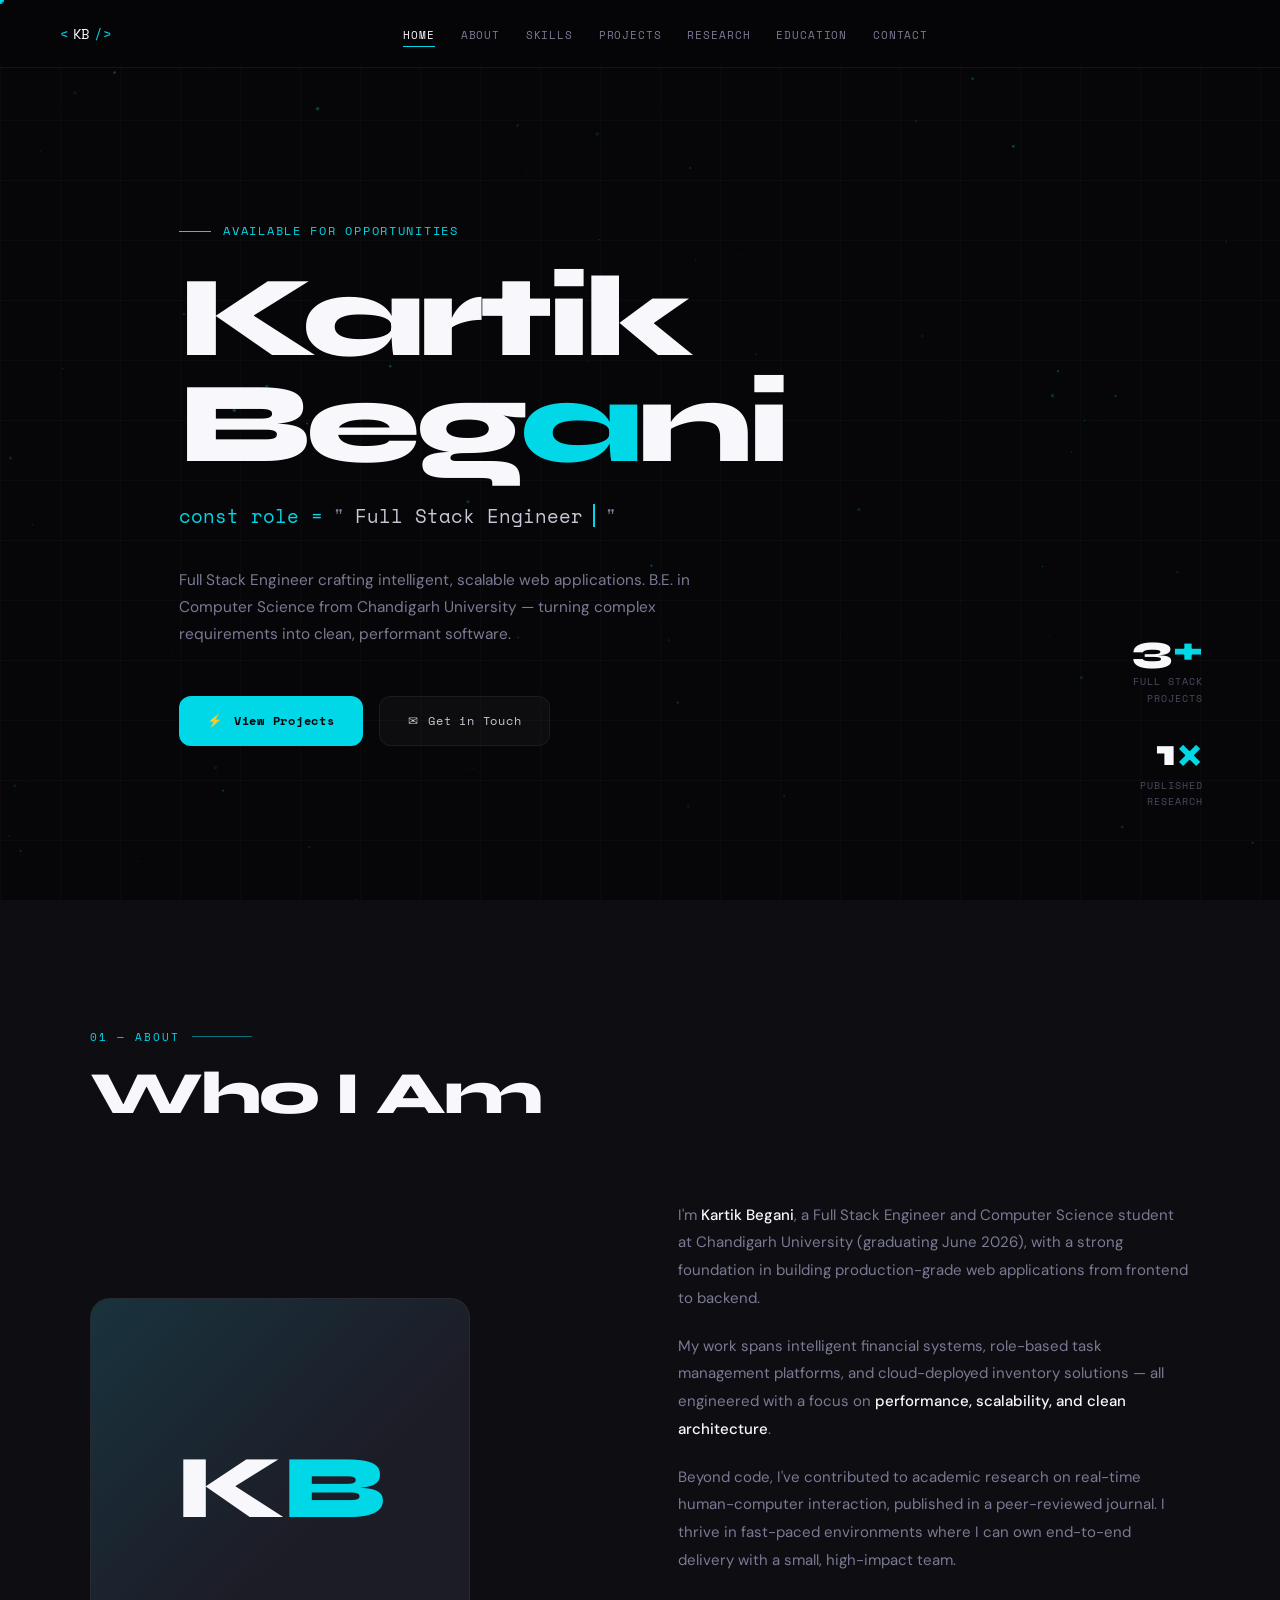
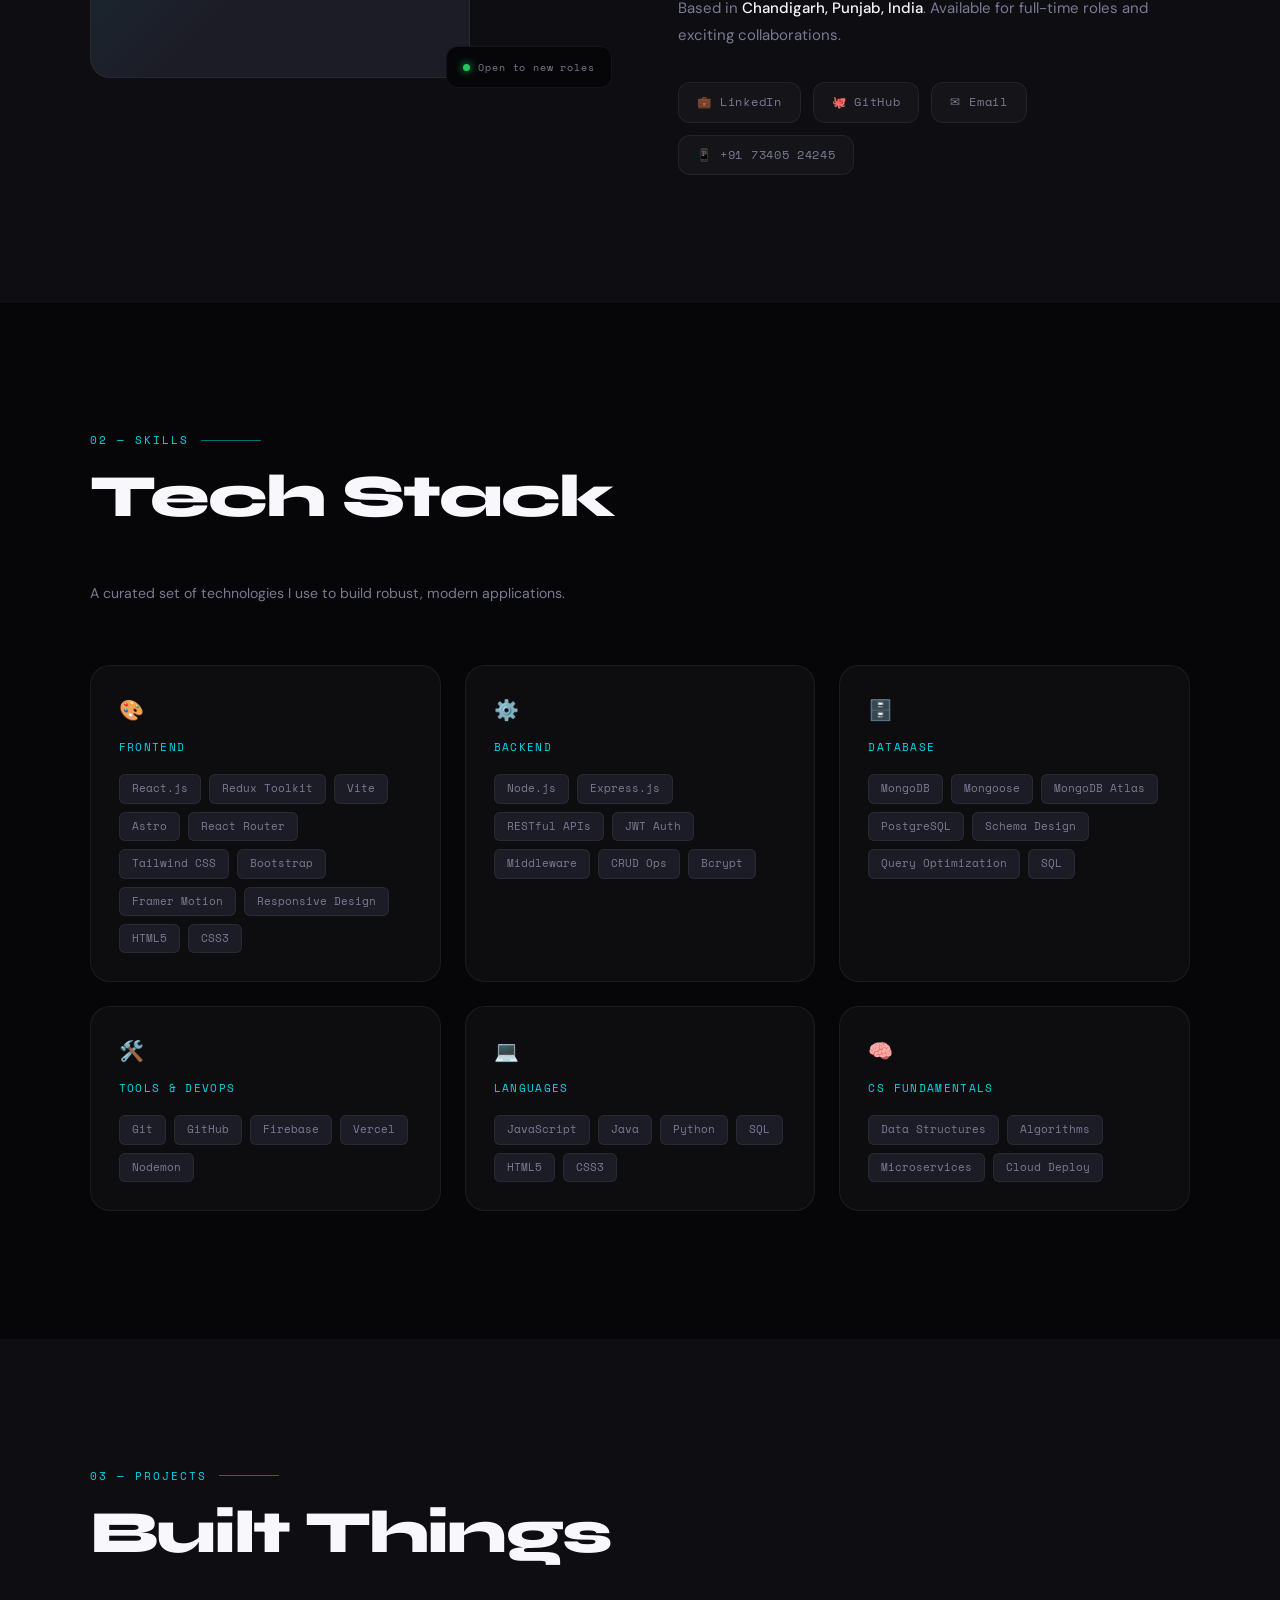
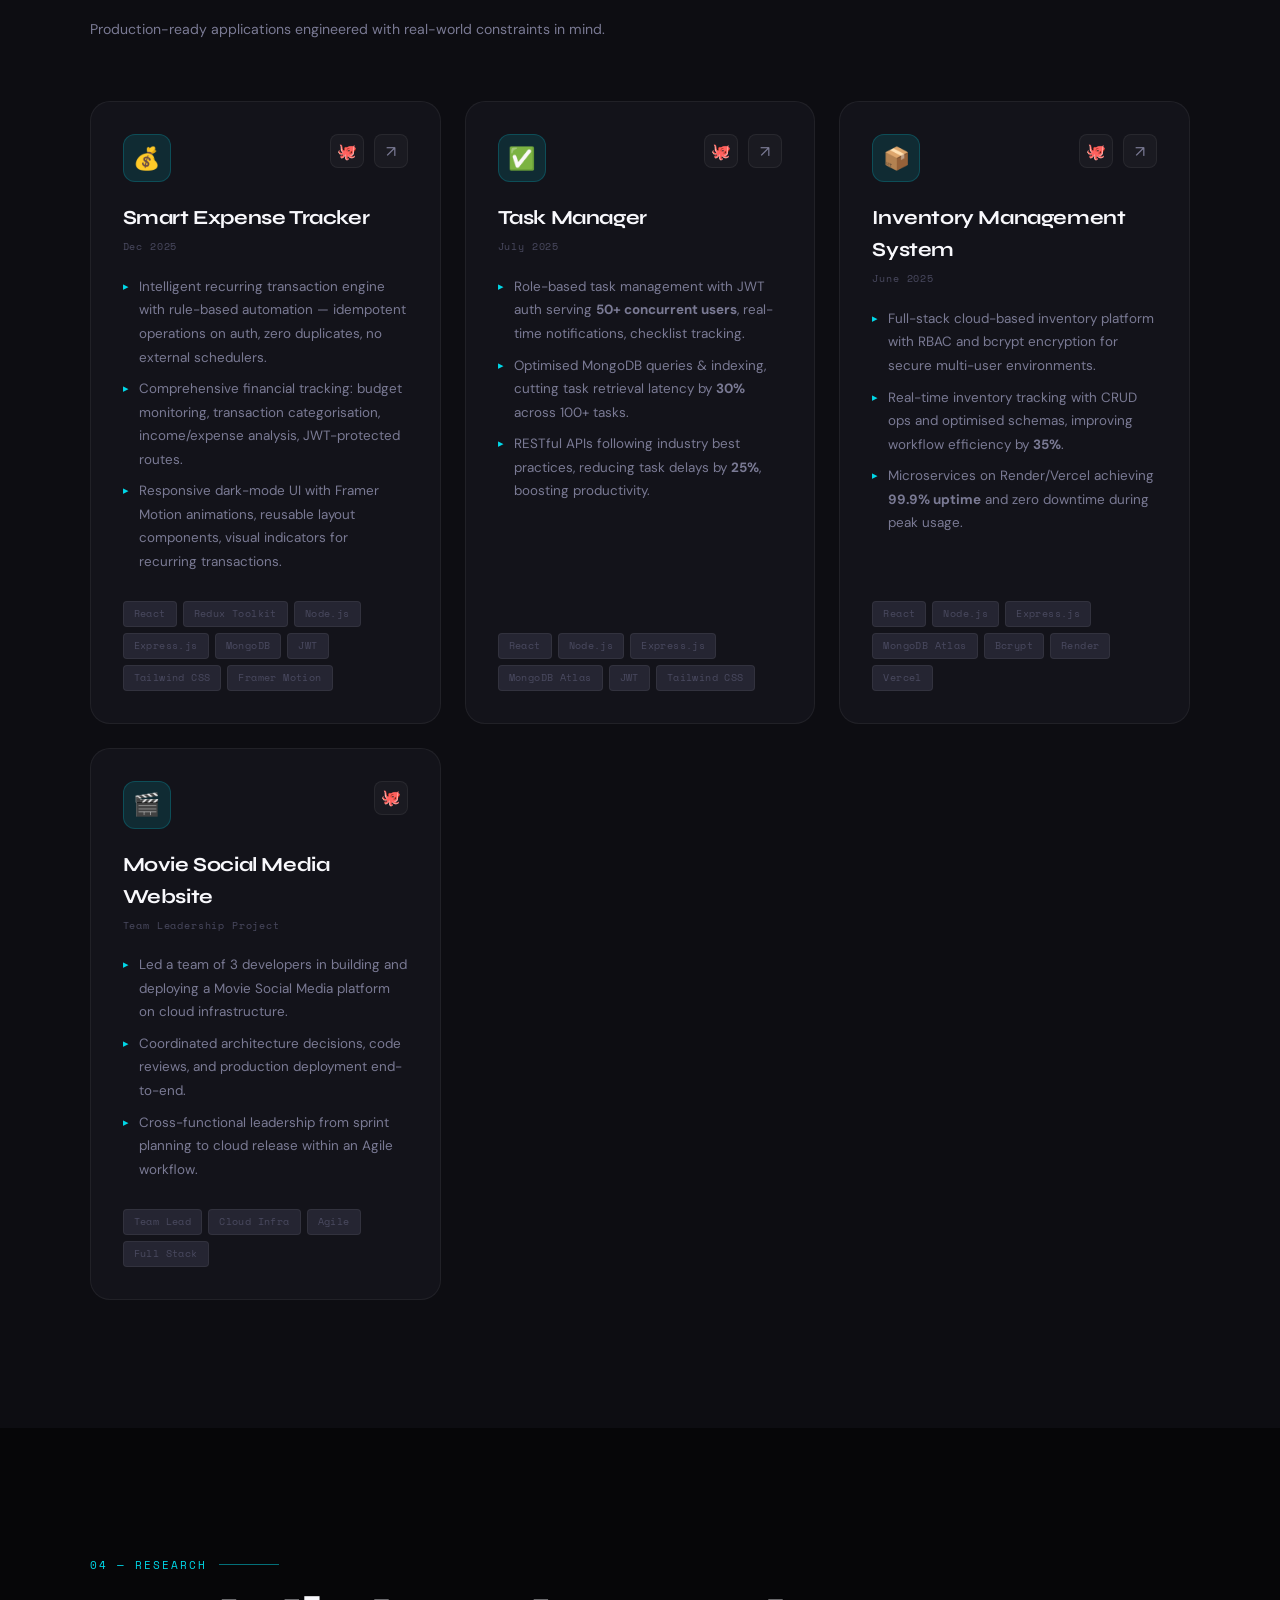
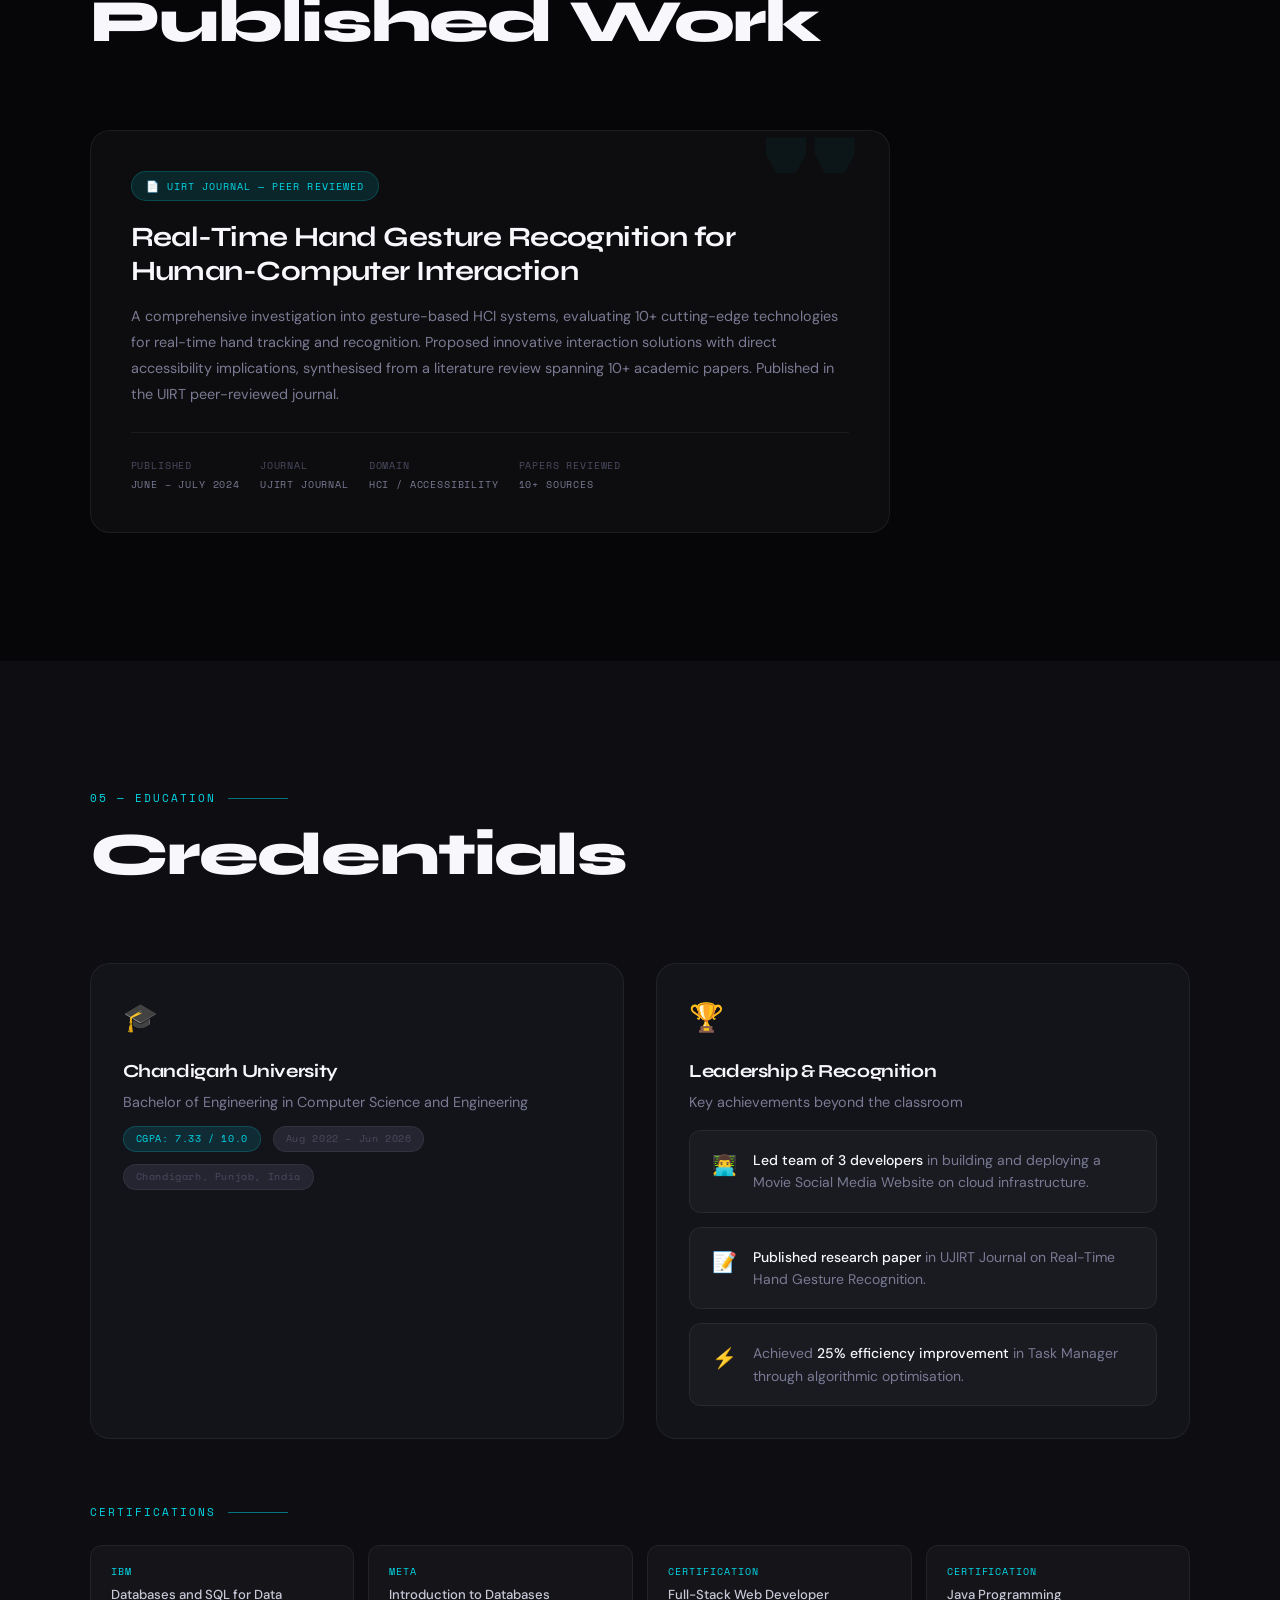
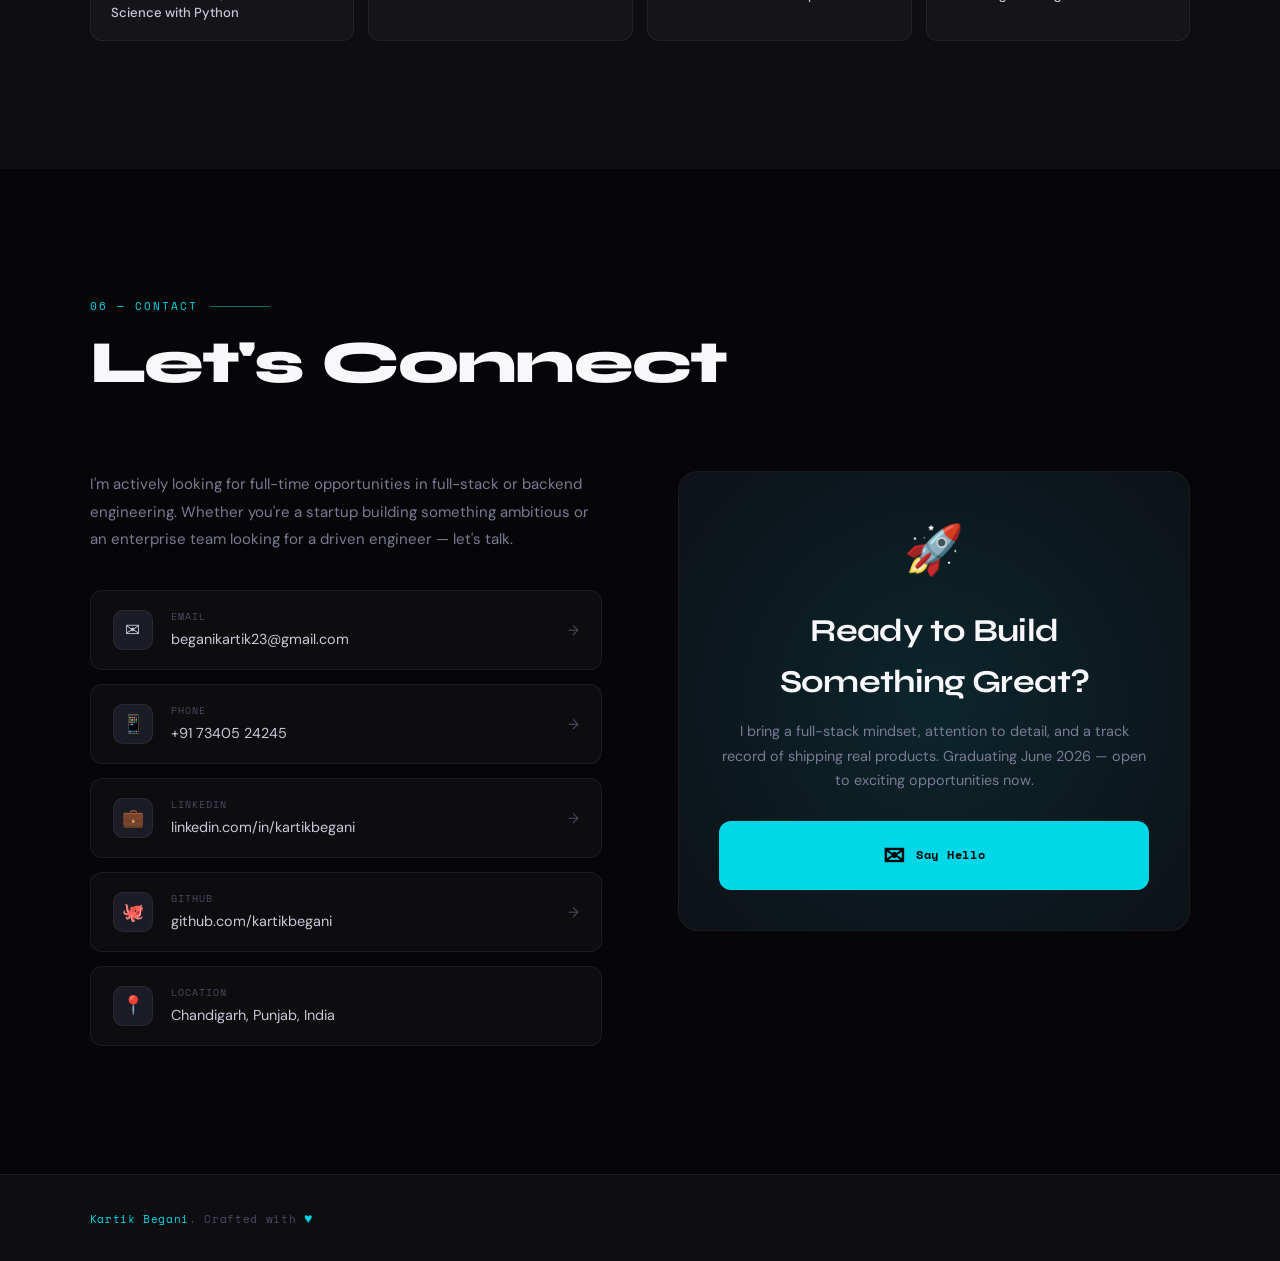
==== kartik-portfolio.html @ d3ef0f2d "Portfolio" ====
<!DOCTYPE html>
<html lang="en" data-theme="dark">
<head>
<meta charset="UTF-8">
<meta name="viewport" content="width=device-width, initial-scale=1.0">
<title>Kartik Begani — Full Stack Engineer</title>
<link rel="preconnect" href="https://fonts.googleapis.com">
<link rel="preconnect" href="https://fonts.gstatic.com" crossorigin>
<link href="https://fonts.googleapis.com/css2?family=Syne:wght@400;500;600;700;800&family=Space+Mono:ital,wght@0,400;0,700;1,400&family=DM+Sans:ital,opsz,wght@0,9..40,300;0,9..40,400;0,9..40,500;1,9..40,300&display=swap" rel="stylesheet">

<style>
/* ============================================================
   CSS CUSTOM PROPERTIES
============================================================ */
:root {
  --bg-0: #060608;
  --bg-1: #0d0d12;
  --bg-2: #13131a;
  --bg-3: #1c1c26;
  --bg-4: #252532;
  --surface: rgba(255,255,255,0.03);
  --surface-hover: rgba(255,255,255,0.06);
  --border: rgba(255,255,255,0.06);
  --border-hover: rgba(0,210,220,0.3);
  --accent: #00d8e8;
  --accent-dim: rgba(0,216,232,0.12);
  --accent-glow: rgba(0,216,232,0.25);
  --accent-2: #7b5ea7;
  --accent-3: #e879a0;
  --text-0: #f8f8fc;
  --text-1: #c8c8d8;
  --text-2: #7a7a94;
  --text-3: #4a4a60;
  --font-display: 'Syne', sans-serif;
  --font-mono: 'Space Mono', monospace;
  --font-body: 'DM Sans', sans-serif;
  --nav-h: 68px;
  --radius: 12px;
  --radius-lg: 20px;
  --transition: 0.3s cubic-bezier(0.4, 0, 0.2, 1);
}

/* ============================================================
   RESET & BASE  — hide native cursor, show only dot+ring
============================================================ */
* { box-sizing: border-box; margin: 0; padding: 0; cursor: none !important; }
*::before, *::after { box-sizing: border-box; }
html { scroll-behavior: smooth; font-size: 16px; }
body {
  font-family: var(--font-body);
  background: var(--bg-0);
  color: var(--text-1);
  line-height: 1.6;
  overflow-x: hidden;
}
a { color: inherit; text-decoration: none; }
img { display: block; max-width: 100%; }
ul { list-style: none; }
button { border: none; background: none; font-family: inherit; }

/* On touch / no-hover devices restore normal cursor */
@media (hover: none) {
  * { cursor: auto !important; }
  #cursor-dot, #cursor-ring { display: none !important; }
}

/* ============================================================
   SCROLL PROGRESS BAR
============================================================ */
#progress-bar {
  position: fixed; top: 0; left: 0;
  height: 2px; width: 0%;
  background: linear-gradient(90deg, var(--accent), var(--accent-2), var(--accent-3));
  z-index: 1000;
  transition: width 0.1s linear;
}

/* ============================================================
   CUSTOM CURSOR  — small dot centred inside a larger ring
============================================================ */
#cursor-dot {
  position: fixed;
  width: 7px; height: 7px;
  background: var(--accent);
  border-radius: 50%;
  pointer-events: none;
  z-index: 10000;
  transform: translate(-50%, -50%);
  top: 0; left: 0;
  transition: width .2s, height .2s;
  will-change: left, top;
}
#cursor-ring {
  position: fixed;
  width: 34px; height: 34px;
  border: 1.5px solid rgba(0,216,232,0.45);
  border-radius: 50%;
  pointer-events: none;
  z-index: 9999;
  transform: translate(-50%, -50%);
  top: 0; left: 0;
  transition: width .28s ease, height .28s ease, border-color .28s ease;
  will-change: left, top;
}
/* Enlarge ring when hovering interactive elements */
body.cursor-hover #cursor-ring {
  width: 56px; height: 56px;
  border-color: rgba(0,216,232,0.8);
}
body.cursor-hover #cursor-dot {
  width: 5px; height: 5px;
}

/* ============================================================
   NAVIGATION
============================================================ */
nav {
  position: fixed; top: 0; left: 0; right: 0;
  height: var(--nav-h);
  z-index: 900;
  display: flex; align-items: center; justify-content: space-between;
  padding: 0 clamp(16px, 5vw, 60px);
  gap: 12px;
  backdrop-filter: blur(20px) saturate(180%);
  -webkit-backdrop-filter: blur(20px) saturate(180%);
  background: rgba(6,6,8,0.75);
  border-bottom: 1px solid var(--border);
}

.nav-logo {
  font-family: var(--font-mono);
  font-size: 0.9rem;
  color: var(--text-0);
  letter-spacing: -0.02em;
  display: flex; align-items: center; gap: 4px;
  flex-shrink: 0;
  white-space: nowrap;
}
.nav-logo span { color: var(--accent); }

.nav-links {
  display: flex; align-items: center;
  gap: clamp(14px, 2vw, 32px);
  flex: 1; justify-content: center;
}
.nav-link {
  font-family: var(--font-mono);
  font-size: 0.7rem; letter-spacing: 0.08em; text-transform: uppercase;
  color: var(--text-2);
  position: relative; padding-bottom: 2px;
  transition: color var(--transition);
  white-space: nowrap;
}
.nav-link::after {
  content: ''; position: absolute; bottom: -2px; left: 0;
  height: 1px; width: 0; background: var(--accent);
  transition: width var(--transition);
}
.nav-link:hover, .nav-link.active { color: var(--text-0); }
.nav-link.active::after, .nav-link:hover::after { width: 100%; }

.nav-actions { display: flex; align-items: center; flex-shrink: 0; }

.hamburger { display: none; flex-direction: column; gap: 5px; padding: 8px; flex-shrink: 0; }
.hamburger span { display: block; width: 22px; height: 1.5px; background: var(--text-1); transition: all var(--transition); }
.hamburger.open span:nth-child(1) { transform: translateY(6.5px) rotate(45deg); }
.hamburger.open span:nth-child(2) { opacity: 0; }
.hamburger.open span:nth-child(3) { transform: translateY(-6.5px) rotate(-45deg); }

.nav-close {
  display: none;
  position: absolute;
  top: 18px; right: 20px;
  width: 36px; height: 36px;
  border-radius: 50%;
  background: var(--surface);
  border: 1px solid var(--border);
  color: var(--text-1);
  font-size: 14px;
  align-items: center; justify-content: center;
  transition: all var(--transition);
  flex-shrink: 0;
}
.nav-close:hover {
  background: var(--accent-dim);
  border-color: var(--border-hover);
  color: var(--accent);
}
@media (max-width: 768px) {
  .nav-close { display: flex; }
}

@media (max-width: 768px) {
  .nav-links {
    position: fixed; top: 0; right: 0;
    width: 72vw; max-width: 300px; height: 100svh;
    background: var(--bg-1);
    flex-direction: column; align-items: flex-start; justify-content: flex-start;
    padding: calc(var(--nav-h) + 24px) 32px 40px;
    gap: 20px;
    border-left: 1px solid var(--border);
    box-shadow: -12px 0 40px rgba(0,0,0,0.5);
    transform: translateX(100%);
    transition: transform var(--transition);
    z-index: 800;
  }
  .nav-links.open { transform: translateX(0); }
  .nav-link { font-size: 0.85rem; }
  .hamburger { display: flex; }
}

.icon-mail {
  font-size: 26px; /* adjust as needed */
}
.icon-mail-2 {
  font-size: 14px; /* adjust as needed */
}
/* ============================================================
   HERO
============================================================ */
#hero { position: relative; min-height: 100svh; display: flex; align-items: center; overflow: hidden; }
#hero-canvas { position: absolute; inset: 0; width: 100%; height: 100%; opacity: 0.5; pointer-events: none;}
.hero-grid-overlay {
  position: absolute; inset: 0;
  background-image:
    linear-gradient(var(--border) 1px, transparent 1px),
    linear-gradient(90deg, var(--border) 1px, transparent 1px);
  background-size: 60px 60px; opacity: 0.4;
}
.hero-content {
  position: relative; z-index: 2;
  padding: 0 clamp(24px, 7vw, 120px);
  padding-top: var(--nav-h);
  max-width: 1400px; width: 100%;
}
.hero-label {
  font-family: var(--font-mono); font-size: 0.72rem; letter-spacing: 0.15em; text-transform: uppercase;
  color: var(--accent); margin-bottom: 24px;
  opacity: 0; animation: fadeUp .8s .3s forwards;
  display: flex; align-items: center; gap: 12px;
}
.hero-label::before { content: ''; display: block; width: 32px; height: 1px; background: var(--accent); }
.hero-name {
  font-family: var(--font-display); font-size: clamp(52px, 9vw, 130px); font-weight: 800;
  line-height: 0.92; color: var(--text-0); letter-spacing: -0.04em;
  opacity: 0; animation: fadeUp .9s .5s forwards; margin-bottom: 24px;
}
.hero-name .accent-char { color: var(--accent); }
.hero-title-wrap {
  font-family: var(--font-mono); font-size: clamp(14px, 1.5vw, 20px); color: var(--text-2);
  margin-bottom: 36px; opacity: 0; animation: fadeUp .9s .7s forwards;
  display: flex; align-items: center; gap: 10px; flex-wrap: wrap;
}
.hero-title-wrap .prefix { color: var(--accent); }
#typed-title { color: var(--text-1); }
.cursor-blink {
  display: inline-block; width: 2px; height: 1.2em; background: var(--accent);
  vertical-align: text-bottom; animation: blink 1s step-end infinite;
}
@keyframes blink { 0%,100%{opacity:1} 50%{opacity:0} }
.hero-desc {
  max-width: 520px; font-size: clamp(15px, 1.2vw, 17px); color: var(--text-2);
  line-height: 1.75; margin-bottom: 48px; opacity: 0; animation: fadeUp .9s .9s forwards;
}
.hero-actions { display: flex; gap: 16px; flex-wrap: wrap; opacity: 0; animation: fadeUp .9s 1.1s forwards; }

.btn-primary {
  display: inline-flex; align-items: center; gap: 10px; padding: 14px 28px;
  background: var(--accent); color: #060608;
  font-family: var(--font-mono); font-size: 0.78rem; letter-spacing: 0.06em; font-weight: 700;
  border-radius: var(--radius); transition: all var(--transition); position: relative; overflow: hidden;
}
.btn-primary::before { content: ''; position: absolute; inset: 0; background: rgba(255,255,255,.15); opacity: 0; transition: opacity var(--transition); }
.btn-primary:hover { transform: translateY(-2px); box-shadow: 0 12px 40px var(--accent-glow); }
.btn-primary:hover::before { opacity: 1; }

.btn-outline {
  display: inline-flex; align-items: center; gap: 10px; padding: 14px 28px;
  border: 1px solid var(--border); color: var(--text-1);
  font-family: var(--font-mono); font-size: 0.78rem; letter-spacing: 0.06em;
  border-radius: var(--radius); transition: all var(--transition); background: var(--surface);
}
.btn-outline:hover { border-color: var(--border-hover); color: var(--accent); transform: translateY(-2px); background: var(--accent-dim); }

.hero-stats {
  position: absolute; right: clamp(24px, 6vw, 100px); bottom: 10%;
  display: flex; flex-direction: column; gap: 28px;
  opacity: 0; animation: fadeLeft .9s 1.3s forwards;
}
.stat-item { text-align: right; }
.stat-num { font-family: var(--font-display); font-size: clamp(28px, 3vw, 44px); font-weight: 800; color: var(--text-0); line-height: 1; }
.stat-num .accent { color: var(--accent); }
.stat-label { font-family: var(--font-mono); font-size: 0.65rem; letter-spacing: 0.1em; text-transform: uppercase; color: var(--text-3); margin-top: 4px; }

.scroll-indicator {
  position: absolute; bottom: 32px; left: 50%; transform: translateX(-50%);
  display: flex; flex-direction: column; align-items: center; gap: 8px;
  opacity: 0; animation: fadeIn 1s 1.8s forwards;
}
.scroll-line { width: 1px; height: 48px; background: linear-gradient(to bottom, transparent, var(--accent)); animation: scrollPulse 2s ease-in-out infinite; }
.scroll-text { font-family: var(--font-mono); font-size: 0.6rem; letter-spacing: 0.15em; text-transform: uppercase; writing-mode: vertical-rl; transform: rotate(180deg); color: var(--text-3); }
@keyframes scrollPulse { 0%,100%{opacity:.3} 50%{opacity:1} }
@keyframes fadeUp  { from{opacity:0;transform:translateY(30px)}  to{opacity:1;transform:translateY(0)} }
@keyframes fadeLeft{ from{opacity:0;transform:translateX(30px)}  to{opacity:1;transform:translateX(0)} }
@keyframes fadeIn  { from{opacity:0} to{opacity:1} }
@media (max-width: 768px) { .hero-stats,.scroll-indicator { display: none; } }

/* ============================================================
   SECTIONS — COMMON
============================================================ */
section { padding: clamp(80px, 10vw, 140px) clamp(24px, 7vw, 120px); }
.section-label {
  font-family: var(--font-mono); font-size: .7rem; letter-spacing: .18em; text-transform: uppercase;
  color: var(--accent); display: flex; align-items: center; gap: 12px; margin-bottom: 16px;
}
.section-label::after { content: ''; flex: 1; max-width: 60px; height: 1px; background: var(--accent); opacity: .5; }
.section-title {
  font-family: var(--font-display); font-size: clamp(32px,5vw,60px); font-weight: 800;
  color: var(--text-0); letter-spacing: -.03em; line-height: 1.05;
  margin-bottom: clamp(40px, 6vw, 80px);
}
.section-subtitle {
  font-size: clamp(14px,1.1vw,17px); color: var(--text-2); max-width: 560px; line-height: 1.75;
  margin-top: -24px; margin-bottom: clamp(32px,5vw,60px);
}

/* reveal on scroll */
.reveal { opacity: 0; transform: translateY(40px); transition: opacity .8s cubic-bezier(.4,0,.2,1), transform .8s cubic-bezier(.4,0,.2,1); }
.reveal.visible { opacity: 1; transform: translateY(0); }
.reveal-delay-1 { transition-delay: .1s; }
.reveal-delay-2 { transition-delay: .2s; }
.reveal-delay-3 { transition-delay: .3s; }
.reveal-delay-4 { transition-delay: .4s; }
.reveal-delay-5 { transition-delay: .5s; }

/* ============================================================
   ABOUT
============================================================ */
#about { background: var(--bg-1); }
.about-grid { display: grid; grid-template-columns: 1fr 1fr; gap: clamp(40px,6vw,100px); align-items: center; }
.about-avatar-wrap { position: relative; }
.about-avatar {
  width: 100%; max-width: 380px; aspect-ratio: 1;
  border-radius: var(--radius-lg); background: var(--bg-3); border: 1px solid var(--border);
  display: flex; align-items: center; justify-content: center; position: relative; overflow: hidden;
}
.about-avatar::before { content: ''; position: absolute; inset: 0; background: linear-gradient(135deg, var(--accent-dim), transparent 60%); }
.avatar-initials { font-family: var(--font-display); font-size: clamp(48px,8vw,90px); font-weight: 800; color: var(--text-0); letter-spacing: -.04em; position: relative; z-index: 1; }
.avatar-initials span { color: var(--accent); }
.avatar-badge { position: absolute; bottom: -10px; right: -10px; background: var(--bg-0); border: 1px solid var(--border); border-radius: var(--radius); padding: 12px 16px; }
.avatar-badge-status { display: flex; align-items: center; gap: 8px; font-family: var(--font-mono); font-size: .65rem; letter-spacing: .08em; color: var(--text-2); }
.status-dot { width: 7px; height: 7px; border-radius: 50%; background: #22c55e; box-shadow: 0 0 8px #22c55e; animation: pulseGreen 2s ease infinite; }
@keyframes pulseGreen { 0%,100%{box-shadow:0 0 4px #22c55e} 50%{box-shadow:0 0 14px #22c55e} }
.about-text p { font-size: clamp(15px,1.1vw,17px); color: var(--text-2); line-height: 1.85; margin-bottom: 20px; }
.about-text p:last-of-type { margin-bottom: 32px; }
.about-text strong { color: var(--text-0); font-weight: 500; }
.about-links { display: flex; gap: 12px; flex-wrap: wrap; margin-top: 8px; }
.social-link {
  display: inline-flex; align-items: center; gap: 8px; padding: 10px 18px;
  border: 1px solid var(--border); border-radius: var(--radius);
  font-family: var(--font-mono); font-size: .72rem; letter-spacing: .06em;
  color: var(--text-2); background: var(--surface); transition: all var(--transition);
}
.social-link:hover { border-color: var(--border-hover); color: var(--accent); background: var(--accent-dim); transform: translateY(-2px); }
@media (max-width: 900px) { .about-grid { grid-template-columns: 1fr; } .about-avatar { max-width: 220px; } }

/* ============================================================
   SKILLS
============================================================ */
#skills { background: var(--bg-0); }
.skills-container { display: grid; grid-template-columns: repeat(auto-fit,minmax(280px,1fr)); gap: 24px; }
.skill-group {
  background: var(--surface); border: 1px solid var(--border); border-radius: var(--radius-lg);
  padding: 28px; transition: all var(--transition); position: relative; overflow: hidden;
}
.skill-group::before { content: ''; position: absolute; top:0;left:0;right:0; height: 2px; background: linear-gradient(90deg,var(--accent),transparent); opacity:0; transition: opacity var(--transition); }
.skill-group:hover { border-color:var(--border-hover); background:var(--surface-hover); transform:translateY(-4px); box-shadow:0 20px 60px rgba(0,0,0,.3),0 0 0 1px var(--border-hover); }
.skill-group:hover::before { opacity: 1; }
.skill-group-icon { font-size: 20px; margin-bottom: 12px; }
.skill-group-title { font-family: var(--font-mono); font-size: .7rem; letter-spacing: .12em; text-transform: uppercase; color: var(--accent); margin-bottom: 18px; }
.skill-tags { display: flex; flex-wrap: wrap; gap: 8px; }
.skill-tag { padding: 5px 12px; background: var(--bg-3); border: 1px solid var(--border); border-radius: 6px; font-family: var(--font-mono); font-size: .68rem; color: var(--text-2); transition: all var(--transition); }
.skill-group:hover .skill-tag { border-color: rgba(0,216,232,.15); color: var(--text-1); }
.skill-tag:hover { background: var(--accent-dim) !important; border-color: var(--accent) !important; color: var(--accent) !important; transform: translateY(-1px); }

/* ============================================================
   PROJECTS
============================================================ */
#projects { background: var(--bg-1); }
.projects-grid { display: grid; grid-template-columns: repeat(auto-fit,minmax(340px,1fr)); gap: 24px; }
.project-card {
  background: var(--bg-2); border: 1px solid var(--border); border-radius: var(--radius-lg);
  padding: 32px; display: flex; flex-direction: column; gap: 20px;
  transition: all var(--transition); position: relative; overflow: hidden;
}
.project-card::after {
  content: ''; position: absolute; inset: 0;
  background: radial-gradient(600px circle at var(--mouse-x,50%) var(--mouse-y,50%), rgba(0,216,232,.04), transparent 40%);
  opacity: 0; transition: opacity var(--transition); pointer-events: none;
}
.project-card:hover::after { opacity: 1; }
.project-card:hover { border-color: var(--border-hover); transform: translateY(-6px); box-shadow: 0 30px 80px rgba(0,0,0,.4),0 0 0 1px var(--border-hover); }
.project-header { display: flex; align-items: flex-start; justify-content: space-between; gap: 16px; }
.project-icon { width:48px;height:48px;border-radius:12px;background:var(--accent-dim);border:1px solid rgba(0,216,232,.2);display:flex;align-items:center;justify-content:center;font-size:22px;flex-shrink:0; }
.project-links { display: flex; gap: 10px; }
.project-link-btn { width:34px;height:34px;border-radius:8px;background:var(--surface);border:1px solid var(--border);display:flex;align-items:center;justify-content:center;font-size:16px;color:var(--text-2);transition:all var(--transition); }
.project-link-btn:hover { background:var(--accent-dim);border-color:var(--border-hover);color:var(--accent);transform:scale(1.1); }
.project-title { font-family:var(--font-display);font-size:1.25rem;font-weight:700;color:var(--text-0);letter-spacing:-.02em; }
.project-date { font-family:var(--font-mono);font-size:.65rem;letter-spacing:.08em;color:var(--text-3);margin-top:4px; }
.project-desc { font-size:.875rem;color:var(--text-2);line-height:1.75; }
.project-desc li { position:relative;padding-left:16px;margin-bottom:8px;font-size:.84rem; }
.project-desc li::before { content:'▸';position:absolute;left:0;color:var(--accent);font-size:.7rem;top:2px; }
.project-stack { display:flex;flex-wrap:wrap;gap:6px;margin-top:auto; }
.stack-badge { padding:4px 10px;background:var(--bg-4);border-radius:4px;font-family:var(--font-mono);font-size:.62rem;letter-spacing:.04em;color:var(--text-3);border:1px solid var(--border);transition:all var(--transition); }
.project-card:hover .stack-badge { color:var(--text-2);border-color:rgba(0,216,232,.15); }

/* ============================================================
   RESEARCH
============================================================ */
#research { background: var(--bg-0); }
.research-card {
  background:var(--surface);border:1px solid var(--border);border-radius:var(--radius-lg);
  padding:40px;max-width:800px;transition:all var(--transition);position:relative;overflow:hidden;
}
.research-card::before { content:'"';position:absolute;top:-20px;right:30px;font-family:var(--font-display);font-size:160px;font-weight:800;color:var(--accent);opacity:.04;line-height:1; }
.research-card:hover { border-color:var(--border-hover);box-shadow:0 20px 60px rgba(0,0,0,.2); }
.research-journal { display:inline-flex;align-items:center;gap:8px;padding:6px 14px;background:var(--accent-dim);border:1px solid rgba(0,216,232,.2);border-radius:20px;font-family:var(--font-mono);font-size:.65rem;letter-spacing:.1em;text-transform:uppercase;color:var(--accent);margin-bottom:20px; }
.research-title { font-family:var(--font-display);font-size:clamp(20px,2.5vw,28px);font-weight:700;color:var(--text-0);letter-spacing:-.02em;margin-bottom:16px;line-height:1.2; }
.research-desc { color:var(--text-2);font-size:.9rem;line-height:1.8; }
.research-meta { display:flex;align-items:center;gap:20px;margin-top:24px;padding-top:24px;border-top:1px solid var(--border);flex-wrap:wrap; }
.research-meta-item { font-family:var(--font-mono);font-size:.65rem;letter-spacing:.08em;text-transform:uppercase;color:var(--text-3); }
.research-meta-item span { color:var(--text-2);display:block;margin-top:2px; }

/* ============================================================
   EDUCATION
============================================================ */
#education { background: var(--bg-1); }
.education-grid { display:grid;grid-template-columns:1fr 1fr;gap:32px; }
.edu-card { background:var(--bg-2);border:1px solid var(--border);border-radius:var(--radius-lg);padding:32px;transition:all var(--transition);position:relative;overflow:hidden; }
.edu-card::before { content:'';position:absolute;bottom:0;left:0;right:0;height:2px;background:linear-gradient(90deg,var(--accent),var(--accent-2));opacity:0;transition:opacity var(--transition); }
.edu-card:hover { border-color:var(--border-hover);transform:translateY(-4px); }
.edu-card:hover::before { opacity:1; }
.edu-icon { font-size:28px;margin-bottom:16px; }
.edu-school { font-family:var(--font-display);font-size:1.15rem;font-weight:700;color:var(--text-0);letter-spacing:-.02em;margin-bottom:6px; }
.edu-degree { font-size:.9rem;color:var(--text-2);margin-bottom:12px;line-height:1.5; }
.edu-meta { display:flex;align-items:center;gap:12px;flex-wrap:wrap; }
.edu-meta-chip { display:inline-flex;align-items:center;gap:6px;padding:4px 12px;background:var(--bg-4);border:1px solid var(--border);border-radius:20px;font-family:var(--font-mono);font-size:.63rem;letter-spacing:.06em;color:var(--text-3); }
.edu-meta-chip.highlight { background:var(--accent-dim);border-color:rgba(0,216,232,.2);color:var(--accent); }
.certs-grid { display:grid;grid-template-columns:repeat(auto-fit,minmax(200px,1fr));gap:14px; }
.cert-card { background:var(--surface);border:1px solid var(--border);border-radius:var(--radius);padding:18px 20px;transition:all var(--transition); }
.cert-card:hover { border-color:var(--border-hover);background:var(--accent-dim);transform:translateY(-3px); }
.cert-issuer { font-family:var(--font-mono);font-size:.6rem;letter-spacing:.1em;text-transform:uppercase;color:var(--accent);margin-bottom:6px; }
.cert-name { font-size:.82rem;color:var(--text-1);line-height:1.4;font-weight:500; }
.achievements-list { display:flex;flex-direction:column;gap:14px; }
.achievement-item { display:flex;align-items:flex-start;gap:16px;padding:18px 22px;background:var(--surface);border:1px solid var(--border);border-radius:var(--radius);transition:all var(--transition); }
.achievement-item:hover { border-color:var(--border-hover);background:var(--accent-dim); }
.achievement-icon { font-size:20px;flex-shrink:0; }
.achievement-text { font-size:.875rem;color:var(--text-2);line-height:1.6; }
.achievement-text strong { color:var(--text-0);font-weight:500; }
@media (max-width:768px) { .education-grid { grid-template-columns:1fr; } }

/* ============================================================
   CONTACT
============================================================ */
#contact { background: var(--bg-0); }
.contact-layout { display:grid;grid-template-columns:1fr 1fr;gap:clamp(40px,6vw,100px);align-items:start; }
.contact-intro { font-size:clamp(15px,1.1vw,17px);color:var(--text-2);line-height:1.85;margin-bottom:36px; }
.contact-links { display:flex;flex-direction:column;gap:14px; }
.contact-link-item { display:flex;align-items:center;gap:18px;padding:18px 22px;background:var(--surface);border:1px solid var(--border);border-radius:var(--radius);transition:all var(--transition);color:var(--text-1); }
.contact-link-item:hover { border-color:var(--border-hover);background:var(--accent-dim);color:var(--accent);transform:translateX(6px); }
.contact-link-icon { width:40px;height:40px;border-radius:10px;background:var(--bg-3);border:1px solid var(--border);display:flex;align-items:center;justify-content:center;font-size:18px;flex-shrink:0;transition:all var(--transition); }
.contact-link-item:hover .contact-link-icon { background:var(--accent-dim);border-color:rgba(0,216,232,.3); }
.contact-link-meta { flex:1;min-width:0; }
.contact-link-label { font-family:var(--font-mono);font-size:.62rem;letter-spacing:.1em;text-transform:uppercase;color:var(--text-3);margin-bottom:3px;transition:color var(--transition); }
.contact-link-item:hover .contact-link-label { color:var(--accent); }
.contact-link-value { font-size:.9rem;color:var(--text-1);transition:color var(--transition);white-space:nowrap;overflow:hidden;text-overflow:ellipsis; }
.contact-link-item:hover .contact-link-value { color:var(--text-0); }
.contact-link-arrow { color:var(--text-3);font-size:14px;transition:transform var(--transition); }
.contact-link-item:hover .contact-link-arrow { transform:translateX(4px);color:var(--accent); }
.contact-cta { background:var(--bg-1);border:1px solid var(--border);border-radius:var(--radius-lg);padding:40px;text-align:center;position:relative;overflow:hidden; }
.contact-cta::before { content:'';position:absolute;top:-50%;left:-50%;width:200%;height:200%;background:radial-gradient(circle,var(--accent-dim) 0%,transparent 60%);animation:rotateBg 20s linear infinite; }
@keyframes rotateBg { to{transform:rotate(360deg)} }
.contact-cta-content { position:relative;z-index:1; }
.contact-cta-emoji { font-size:48px;margin-bottom:16px; }
.contact-cta-title { font-family:var(--font-display);font-size:clamp(22px,3vw,32px);font-weight:700;color:var(--text-0);letter-spacing:-.02em;margin-bottom:12px; }
.contact-cta-text { font-size:.9rem;color:var(--text-2);margin-bottom:28px;line-height:1.7; }
@media (max-width:768px) { .contact-layout { grid-template-columns:1fr; } }

/* ============================================================
   FOOTER
============================================================ */
footer { background:var(--bg-1);border-top:1px solid var(--border);padding:32px clamp(24px,7vw,120px);display:flex;align-items:center;justify-content:space-between;flex-wrap:wrap;gap:16px; }
.footer-text { font-family:var(--font-mono);font-size:.68rem;letter-spacing:.06em;color:var(--text-3); }
.footer-text span { color:var(--accent); }
.footer-links { display:flex;gap:20px; }
.footer-link { font-family:var(--font-mono);font-size:.68rem;letter-spacing:.08em;text-transform:uppercase;color:var(--text-3);transition:color var(--transition); }
.footer-link:hover { color:var(--accent); }

/* Scrollbar */
::-webkit-scrollbar { width:4px; }
::-webkit-scrollbar-track { background:var(--bg-0); }
::-webkit-scrollbar-thumb { background:var(--bg-4);border-radius:2px; }
::-webkit-scrollbar-thumb:hover { background:var(--accent); }
</style>
</head>
<body>

<div id="progress-bar"></div>
<div id="cursor-dot"></div>
<div id="cursor-ring"></div>

<!-- ===== NAV ===== -->
<nav id="navbar">
  <div class="nav-logo"><span>&lt;</span>KB<span>/&gt;</span></div>

  <ul class="nav-links" id="nav-links">
    <button class="nav-close" id="nav-close" aria-label="Close menu">✕</button>
    <li><a href="#hero"      class="nav-link active">Home</a></li>
    <li><a href="#about"     class="nav-link">About</a></li>
    <li><a href="#skills"    class="nav-link">Skills</a></li>
    <li><a href="#projects"  class="nav-link">Projects</a></li>
    <li><a href="#research"  class="nav-link">Research</a></li>
    <li><a href="#education" class="nav-link">Education</a></li>
    <li><a href="#contact"   class="nav-link">Contact</a></li>
  </ul>

  <div class="nav-actions">
    <button class="hamburger" id="hamburger" aria-label="Toggle menu">
      <span></span><span></span><span></span>
    </button>
  </div>
</nav>

<!-- ===== HERO ===== -->
<section id="hero">
  <canvas id="hero-canvas"></canvas>
  <div class="hero-grid-overlay"></div>
  <div class="hero-content">
    <div class="hero-label">Available for opportunities</div>
    <h1 class="hero-name">Kartik<br>Beg<span class="accent-char">a</span>ni</h1>
    <div class="hero-title-wrap">
      <span class="prefix">const role =</span>
      <span>"</span><span id="typed-title"></span><span class="cursor-blink"></span><span>"</span>
    </div>
    <p class="hero-desc">
      Full Stack Engineer crafting intelligent, scalable web applications. B.E. in Computer Science from
      Chandigarh University — turning complex requirements into clean, performant software.
    </p>
    <div class="hero-actions">
      <a href="#projects" class="btn-primary"><span>⚡</span> View Projects</a>
      <a href="#contact"  class="btn-outline"><span>✉</span> Get in Touch</a>
    </div>
  </div>
  <div class="hero-stats">
    <div class="stat-item"><div class="stat-num">3<span class="accent">+</span></div><div class="stat-label">Full Stack<br>Projects</div></div>
    <div class="stat-item"><div class="stat-num">1<span class="accent">×</span></div><div class="stat-label">Published<br>Research</div></div>
  </div>
</section>

<!-- ===== ABOUT ===== -->
<section id="about">
  <div class="section-label">01 — About</div>
  <h2 class="section-title reveal">Who I Am</h2>
  <div class="about-grid">
    <div class="about-avatar-wrap reveal">
      <div class="about-avatar"><div class="avatar-initials">K<span>B</span></div></div>
      <div class="avatar-badge"><div class="avatar-badge-status"><div class="status-dot"></div>Open to new roles</div></div>
    </div>
    <div class="about-text reveal reveal-delay-2">
      <p>I'm <strong>Kartik Begani</strong>, a Full Stack Engineer and Computer Science student at Chandigarh University (graduating June 2026), with a strong foundation in building production-grade web applications from frontend to backend.</p>
      <p>My work spans intelligent financial systems, role-based task management platforms, and cloud-deployed inventory solutions — all engineered with a focus on <strong>performance, scalability, and clean architecture</strong>.</p>
      <p>Beyond code, I've contributed to academic research on real-time human-computer interaction, published in a peer-reviewed journal. I thrive in fast-paced environments where I can own end-to-end delivery with a small, high-impact team.</p>
      <p>Based in <strong>Chandigarh, Punjab, India</strong>. Available for full-time roles and exciting collaborations.</p>
      <div class="about-links">
        <a href="https://linkedin.com" target="_blank" class="social-link"><span>💼</span> LinkedIn</a>
        <a href="https://github.com"   target="_blank" class="social-link"><span>🐙</span> GitHub</a>
        <a href="mailto:beganikartik23@gmail.com"      class="social-link"><span>✉</span> Email</a>
        <a href="tel:+917340524245"                    class="social-link"><span>📱</span> +91 73405 24245</a>
      </div>
    </div>
  </div>
</section>

<!-- ===== SKILLS ===== -->
<section id="skills">
  <div class="section-label">02 — Skills</div>
  <h2 class="section-title reveal">Tech Stack</h2>
  <p class="section-subtitle reveal reveal-delay-1">A curated set of technologies I use to build robust, modern applications.</p>
  <div class="skills-container">
    <div class="skill-group reveal reveal-delay-1">
      <div class="skill-group-icon">🎨</div><div class="skill-group-title">Frontend</div>
      <div class="skill-tags">
        <span class="skill-tag">React.js</span><span class="skill-tag">Redux Toolkit</span><span class="skill-tag">Vite</span><span class="skill-tag">Astro</span>
        <span class="skill-tag">React Router</span><span class="skill-tag">Tailwind CSS</span><span class="skill-tag">Bootstrap</span>
        <span class="skill-tag">Framer Motion</span><span class="skill-tag">Responsive Design</span><span class="skill-tag">HTML5</span><span class="skill-tag">CSS3</span>
      </div>
    </div>
    <div class="skill-group reveal reveal-delay-2">
      <div class="skill-group-icon">⚙️</div><div class="skill-group-title">Backend</div>
      <div class="skill-tags">
        <span class="skill-tag">Node.js</span><span class="skill-tag">Express.js</span><span class="skill-tag">RESTful APIs</span>
        <span class="skill-tag">JWT Auth</span><span class="skill-tag">Middleware</span><span class="skill-tag">CRUD Ops</span><span class="skill-tag">Bcrypt</span>
      </div>
    </div>
    <div class="skill-group reveal reveal-delay-3">
      <div class="skill-group-icon">🗄️</div><div class="skill-group-title">Database</div>
      <div class="skill-tags">
        <span class="skill-tag">MongoDB</span><span class="skill-tag">Mongoose</span><span class="skill-tag">MongoDB Atlas</span>
        <span class="skill-tag">PostgreSQL</span><span class="skill-tag">Schema Design</span><span class="skill-tag">Query Optimization</span><span class="skill-tag">SQL</span>
      </div>
    </div>
    <div class="skill-group reveal reveal-delay-4">
      <div class="skill-group-icon">🛠️</div><div class="skill-group-title">Tools & DevOps</div>
      <div class="skill-tags">
        <span class="skill-tag">Git</span><span class="skill-tag">GitHub</span>
        <span class="skill-tag">Firebase</span><span class="skill-tag">Vercel</span>
        <span class="skill-tag">Nodemon</span>
      </div>
    </div>
    <div class="skill-group reveal reveal-delay-5">
      <div class="skill-group-icon">💻</div><div class="skill-group-title">Languages</div>
      <div class="skill-tags">
        <span class="skill-tag">JavaScript</span><span class="skill-tag">Java</span><span class="skill-tag">Python</span>
        <span class="skill-tag">SQL</span><span class="skill-tag">HTML5</span><span class="skill-tag">CSS3</span>
      </div>
    </div>
    <div class="skill-group reveal reveal-delay-5">
      <div class="skill-group-icon">🧠</div><div class="skill-group-title">CS Fundamentals</div>
      <div class="skill-tags">
        <span class="skill-tag">Data Structures</span><span class="skill-tag">Algorithms</span><span class="skill-tag">Microservices</span>
        <span class="skill-tag">Cloud Deploy</span>
      </div>
    </div>
  </div>
</section>

<!-- ===== PROJECTS ===== -->
<section id="projects">
  <div class="section-label">03 — Projects</div>
  <h2 class="section-title reveal">Built Things</h2>
  <p class="section-subtitle reveal reveal-delay-1">Production-ready applications engineered with real-world constraints in mind.</p>
  <div class="projects-grid">

    <div class="project-card reveal reveal-delay-1">
      <div class="project-header">
        <div class="project-icon">💰</div>
        <div class="project-links"><a href="#" class="project-link-btn">🐙</a><a href="https://smart-expense-tracker-frontend-roan.vercel.app/" target="_blank"
  rel="noopener noreferrer" class="project-link-btn">↗</a></div>
      </div>
      <div><div class="project-title">Smart Expense Tracker</div><div class="project-date">Dec 2025</div></div>
      <ul class="project-desc">
        <li>Intelligent recurring transaction engine with rule-based automation — idempotent operations on auth, zero duplicates, no external schedulers.</li>
        <li>Comprehensive financial tracking: budget monitoring, transaction categorisation, income/expense analysis, JWT-protected routes.</li>
        <li>Responsive dark-mode UI with Framer Motion animations, reusable layout components, visual indicators for recurring transactions.</li>
      </ul>
      <div class="project-stack">
        <span class="stack-badge">React</span><span class="stack-badge">Redux Toolkit</span><span class="stack-badge">Node.js</span>
        <span class="stack-badge">Express.js</span><span class="stack-badge">MongoDB</span><span class="stack-badge">JWT</span>
        <span class="stack-badge">Tailwind CSS</span><span class="stack-badge">Framer Motion</span>
      </div>
    </div>

    <div class="project-card reveal reveal-delay-2">
      <div class="project-header">
        <div class="project-icon">✅</div>
        <div class="project-links"><a href="#" class="project-link-btn">🐙</a><a href="#" class="project-link-btn">↗</a></div>
      </div>
      <div><div class="project-title">Task Manager</div><div class="project-date">July 2025</div></div>
      <ul class="project-desc">
        <li>Role-based task management with JWT auth serving <strong>50+ concurrent users</strong>, real-time notifications, checklist tracking.</li>
        <li>Optimised MongoDB queries & indexing, cutting task retrieval latency by <strong>30%</strong> across 100+ tasks.</li>
        <li>RESTful APIs following industry best practices, reducing task delays by <strong>25%</strong>, boosting productivity.</li>
      </ul>
      <div class="project-stack">
        <span class="stack-badge">React</span><span class="stack-badge">Node.js</span><span class="stack-badge">Express.js</span>
        <span class="stack-badge">MongoDB Atlas</span><span class="stack-badge">JWT</span><span class="stack-badge">Tailwind CSS</span>
      </div>
    </div>

    <div class="project-card reveal reveal-delay-3">
      <div class="project-header">
        <div class="project-icon">📦</div>
        <div class="project-links"><a href="#" class="project-link-btn">🐙</a><a href="#" class="project-link-btn">↗</a></div>
      </div>
      <div><div class="project-title">Inventory Management System</div><div class="project-date">June 2025</div></div>
      <ul class="project-desc">
        <li>Full-stack cloud-based inventory platform with RBAC and bcrypt encryption for secure multi-user environments.</li>
        <li>Real-time inventory tracking with CRUD ops and optimised schemas, improving workflow efficiency by <strong>35%</strong>.</li>
        <li>Microservices on Render/Vercel achieving <strong>99.9% uptime</strong> and zero downtime during peak usage.</li>
      </ul>
      <div class="project-stack">
        <span class="stack-badge">React</span><span class="stack-badge">Node.js</span><span class="stack-badge">Express.js</span>
        <span class="stack-badge">MongoDB Atlas</span><span class="stack-badge">Bcrypt</span><span class="stack-badge">Render</span><span class="stack-badge">Vercel</span>
      </div>
    </div>

    <div class="project-card reveal reveal-delay-4">
      <div class="project-header">
        <div class="project-icon">🎬</div>
        <div class="project-links"><a href="#" class="project-link-btn">🐙</a></div>
      </div>
      <div><div class="project-title">Movie Social Media Website</div><div class="project-date">Team Leadership Project</div></div>
      <ul class="project-desc">
        <li>Led a team of 3 developers in building and deploying a Movie Social Media platform on cloud infrastructure.</li>
        <li>Coordinated architecture decisions, code reviews, and production deployment end-to-end.</li>
        <li>Cross-functional leadership from sprint planning to cloud release within an Agile workflow.</li>
      </ul>
      <div class="project-stack">
        <span class="stack-badge">Team Lead</span><span class="stack-badge">Cloud Infra</span><span class="stack-badge">Agile</span><span class="stack-badge">Full Stack</span>
      </div>
    </div>

  </div>
</section>

<!-- ===== RESEARCH ===== -->
<section id="research">
  <div class="section-label">04 — Research</div>
  <h2 class="section-title reveal">Published Work</h2>
  <div class="research-card reveal reveal-delay-1">
    <div class="research-journal">📄 UIRT Journal — Peer Reviewed</div>
    <div class="research-title">Real-Time Hand Gesture Recognition for Human-Computer Interaction</div>
    <p class="research-desc">A comprehensive investigation into gesture-based HCI systems, evaluating 10+ cutting-edge technologies for real-time hand tracking and recognition. Proposed innovative interaction solutions with direct accessibility implications, synthesised from a literature review spanning 10+ academic papers. Published in the UIRT peer-reviewed journal.</p>
    <div class="research-meta">
      <div class="research-meta-item">Published<span>June – July 2024</span></div>
      <div class="research-meta-item">Journal<span>UJIRT Journal</span></div>
      <div class="research-meta-item">Domain<span>HCI / Accessibility</span></div>
      <div class="research-meta-item">Papers Reviewed<span>10+ Sources</span></div>
    </div>
  </div>
</section>

<!-- ===== EDUCATION ===== -->
<section id="education">
  <div class="section-label">05 — Education</div>
  <h2 class="section-title reveal">Credentials</h2>
  <div class="education-grid" style="margin-bottom:clamp(40px,5vw,72px)">
    <div class="edu-card reveal reveal-delay-1">
      <div class="edu-icon">🎓</div>
      <div class="edu-school">Chandigarh University</div>
      <div class="edu-degree">Bachelor of Engineering in Computer Science and Engineering</div>
      <div class="edu-meta">
        <span class="edu-meta-chip highlight">CGPA: 7.33 / 10.0</span>
        <span class="edu-meta-chip">Aug 2022 – Jun 2026</span>
        <span class="edu-meta-chip">Chandigarh, Punjab, India</span>
      </div>
    </div>
    <div class="edu-card reveal reveal-delay-2">
      <div class="edu-icon">🏆</div>
      <div class="edu-school">Leadership & Recognition</div>
      <div class="edu-degree">Key achievements beyond the classroom</div>
      <div class="achievements-list" style="margin-top:16px">
        <div class="achievement-item"><span class="achievement-icon">👨‍💻</span><div class="achievement-text"><strong>Led team of 3 developers</strong> in building and deploying a Movie Social Media Website on cloud infrastructure.</div></div>
        <div class="achievement-item"><span class="achievement-icon">📝</span><div class="achievement-text"><strong>Published research paper</strong> in UJIRT Journal on Real-Time Hand Gesture Recognition.</div></div>
        <div class="achievement-item"><span class="achievement-icon">⚡</span><div class="achievement-text">Achieved <strong>25% efficiency improvement</strong> in Task Manager through algorithmic optimisation.</div></div>
      </div>
    </div>
  </div>
  <div class="section-label" style="margin-top:0">Certifications</div>
  <div style="margin-bottom:24px"></div>
  <div class="certs-grid">
    <div class="cert-card reveal reveal-delay-1"><div class="cert-issuer">IBM</div><div class="cert-name">Databases and SQL for Data Science with Python</div></div>
    <div class="cert-card reveal reveal-delay-2"><div class="cert-issuer">Meta</div><div class="cert-name">Introduction to Databases</div></div>
    <div class="cert-card reveal reveal-delay-3"><div class="cert-issuer">Certification</div><div class="cert-name">Full-Stack Web Developer</div></div>
    <div class="cert-card reveal reveal-delay-4"><div class="cert-issuer">Certification</div><div class="cert-name">Java Programming</div></div>
  </div>
</section>

<!-- ===== CONTACT ===== -->
<section id="contact">
  <div class="section-label">06 — Contact</div>
  <h2 class="section-title reveal">Let's Connect</h2>
  <div class="contact-layout">
    <div>
      <p class="contact-intro reveal reveal-delay-1">I'm actively looking for full-time opportunities in full-stack or backend engineering. Whether you're a startup building something ambitious or an enterprise team looking for a driven engineer — let's talk.</p>
      <div class="contact-links reveal reveal-delay-2">
        <a href="mailto:beganikartik23@gmail.com" class="contact-link-item">
          <div class="contact-link-icon">✉</div>
          <div class="contact-link-meta"><div class="contact-link-label">Email</div><div class="contact-link-value">beganikartik23@gmail.com</div></div>
          <span class="contact-link-arrow">→</span>
        </a>
        <a href="tel:+917340524245" class="contact-link-item">
          <div class="contact-link-icon">📱</div>
          <div class="contact-link-meta"><div class="contact-link-label">Phone</div><div class="contact-link-value">+91 73405 24245</div></div>
          <span class="contact-link-arrow">→</span>
        </a>
        <a href="https://linkedin.com" target="_blank" class="contact-link-item">
          <div class="contact-link-icon">💼</div>
          <div class="contact-link-meta"><div class="contact-link-label">LinkedIn</div><div class="contact-link-value">linkedin.com/in/kartikbegani</div></div>
          <span class="contact-link-arrow">→</span>
        </a>
        <a href="https://github.com" target="_blank" class="contact-link-item">
          <div class="contact-link-icon">🐙</div>
          <div class="contact-link-meta"><div class="contact-link-label">GitHub</div><div class="contact-link-value">github.com/kartikbegani</div></div>
          <span class="contact-link-arrow">→</span>
        </a>
        <div class="contact-link-item">
          <div class="contact-link-icon">📍</div>
          <div class="contact-link-meta"><div class="contact-link-label">Location</div><div class="contact-link-value">Chandigarh, Punjab, India</div></div>
        </div>
      </div>
    </div>
    <div class="contact-cta reveal reveal-delay-3">
      <div class="contact-cta-content">
        <div class="contact-cta-emoji">🚀</div>
        <div class="contact-cta-title">Ready to Build Something Great?</div>
        <p class="contact-cta-text">I bring a full-stack mindset, attention to detail, and a track record of shipping real products. Graduating June 2026 — open to exciting opportunities now.</p>
        <a href="mailto:beganikartik23@gmail.com" class="btn-primary" style="width:100%;justify-content:center"><span class="icon-mail">✉</span> Say Hello</a>
      </div>
    </div>
  </div>
</section>

<!-- ===== FOOTER ===== -->
<footer>
  <div class="footer-text"><span>Kartik Begani</span>. Crafted with <span class="icon-mail-2">♥</span></div>
</footer>

<!-- ===== JAVASCRIPT ===== -->
<script>
/* ── Hamburger ──────────────────────────────────────── */
const hamburger  = document.getElementById('hamburger');
const navLinksEl = document.getElementById('nav-links');
const navClose   = document.getElementById('nav-close');

function closeMenu() {
  hamburger.classList.remove('open');
  navLinksEl.classList.remove('open');
}

hamburger.addEventListener('click', () => {
  hamburger.classList.toggle('open');
  navLinksEl.classList.toggle('open');
});

navClose.addEventListener('click', closeMenu);

navLinksEl.querySelectorAll('.nav-link').forEach(l =>
  l.addEventListener('click', closeMenu)
);

/* ── Scroll progress ────────────────────────────────── */
const progressBar = document.getElementById('progress-bar');
window.addEventListener('scroll', () => {
  const total = document.documentElement.scrollHeight - window.innerHeight;
  progressBar.style.width = (window.scrollY / total * 100) + '%';
}, { passive: true });

/* ── Scrollspy ──────────────────────────────────────── */
const sections   = document.querySelectorAll('section[id]');
const navLinkEls = document.querySelectorAll('.nav-link');
function updateNav() {
  const y = window.scrollY + 100;
  sections.forEach(s => {
    if (y >= s.offsetTop && y < s.offsetTop + s.offsetHeight) {
      navLinkEls.forEach(l => l.classList.remove('active'));
      const a = document.querySelector('.nav-link[href="#' + s.id + '"]');
      if (a) a.classList.add('active');
    }
  });
}
window.addEventListener('scroll', updateNav, { passive: true });

/* ── Scroll reveals ─────────────────────────────────── */
const revealObs = new IntersectionObserver(entries => {
  entries.forEach(e => { if (e.isIntersecting) e.target.classList.add('visible'); });
}, { threshold: 0.08, rootMargin: '0px 0px -50px 0px' });
document.querySelectorAll('.reveal').forEach(el => revealObs.observe(el));

/* ── Hero canvas particles ──────────────────────────── */
const canvas = document.getElementById('hero-canvas');
const ctx    = canvas.getContext('2d');
let pts = [], animId;

function resizeCanvas() {
  canvas.width  = canvas.offsetWidth;
  canvas.height = canvas.offsetHeight;
}
function Particle() {
  this.reset = function() {
    this.x  = Math.random() * canvas.width;
    this.y  = Math.random() * canvas.height;
    this.vx = (Math.random() - .5) * .4;
    this.vy = (Math.random() - .5) * .4;
    this.r  = Math.random() * 1.5 + .3;
    this.a  = Math.random() * .5 + .1;
  };
  this.update = function() {
    this.x += this.vx; this.y += this.vy;
    if (this.x < 0 || this.x > canvas.width || this.y < 0 || this.y > canvas.height) this.reset();
  };
  this.draw = function() {
    ctx.beginPath();
    ctx.arc(this.x, this.y, this.r, 0, Math.PI * 2);
    ctx.fillStyle = 'rgba(0,216,232,' + this.a + ')';
    ctx.fill();
  };
  this.reset();
}
function initPts() {
  pts = [];
  var n = Math.min(Math.floor(canvas.width * canvas.height / 14000), 90);
  for (var i = 0; i < n; i++) pts.push(new Particle());
}
function drawLines() {
  for (var i = 0; i < pts.length; i++) {
    for (var j = i + 1; j < pts.length; j++) {
      var dx = pts[i].x - pts[j].x, dy = pts[i].y - pts[j].y;
      var d  = Math.sqrt(dx*dx + dy*dy);
      if (d < 110) {
        ctx.beginPath();
        ctx.moveTo(pts[i].x, pts[i].y);
        ctx.lineTo(pts[j].x, pts[j].y);
        ctx.strokeStyle = 'rgba(0,216,232,' + ((1 - d/110) * .12) + ')';
        ctx.lineWidth = .5;
        ctx.stroke();
      }
    }
  }
}
function tick() {
  ctx.clearRect(0, 0, canvas.width, canvas.height);
  pts.forEach(function(p) { p.update(); p.draw(); });
  drawLines();
  animId = requestAnimationFrame(tick);
}
resizeCanvas(); initPts(); tick();
new ResizeObserver(function() {
  cancelAnimationFrame(animId); resizeCanvas(); initPts(); tick();
}).observe(canvas);

/* ── Typing effect ──────────────────────────────────── */
var phrases = ['Full Stack Engineer','MERN Stack Developer','Backend Architect'];
var pI = 0, cI = 0, del = false;
var typedEl = document.getElementById('typed-title');
function typeNext() {
  var phrase = phrases[pI];
  typedEl.textContent = del ? phrase.slice(0, cI - 1) : phrase.slice(0, cI + 1);
  del ? cI-- : cI++;
  if (!del && cI === phrase.length)  { del = true;  setTimeout(typeNext, 2200); return; }
  if (del  && cI === 0)              { del = false; pI = (pI+1) % phrases.length; setTimeout(typeNext, 400); return; }
  setTimeout(typeNext, del ? 36 : 68);
}
setTimeout(typeNext, 1400);

/* ── Custom cursor: dot + lagging ring ──────────────── */
var dot  = document.getElementById('cursor-dot');
var ring = document.getElementById('cursor-ring');
var mx = -300, my = -300, rx = -300, ry = -300;

document.addEventListener('mousemove', function(e) {
  mx = e.clientX; my = e.clientY;
  dot.style.left = mx + 'px';
  dot.style.top  = my + 'px';
});

(function moveCursor() {
  rx += (mx - rx) * .14;
  ry += (my - ry) * .14;
  ring.style.left = rx + 'px';
  ring.style.top  = ry + 'px';
  requestAnimationFrame(moveCursor);
})();

/* Enlarge ring on interactive targets */
document.querySelectorAll('a, button, .skill-tag, .project-card, .cert-card, .contact-link-item, .social-link').forEach(function(el) {
  el.addEventListener('mouseenter', function() { document.body.classList.add('cursor-hover'); });
  el.addEventListener('mouseleave', function() { document.body.classList.remove('cursor-hover'); });
});

/* ── Project card mouse glow ────────────────────────── */
document.querySelectorAll('.project-card').forEach(function(card) {
  card.addEventListener('mousemove', function(e) {
    var r = card.getBoundingClientRect();
    card.style.setProperty('--mouse-x', ((e.clientX - r.left)  / r.width  * 100) + '%');
    card.style.setProperty('--mouse-y', ((e.clientY - r.top)   / r.height * 100) + '%');
  });
});

/* ── Smooth scroll ──────────────────────────────────── */
document.querySelectorAll('a[href^="#"]').forEach(function(a) {
  a.addEventListener('click', function(e) {

    const href = this.getAttribute('href');

    // allow normal links
    if (!href.startsWith('#')) return;

    const target = document.querySelector(href);

    if (target) {
      e.preventDefault();
      window.scrollTo({
        top: target.offsetTop - 68,
        behavior: 'smooth'
      });
    }
  });
});
</script>
</body>
</html>
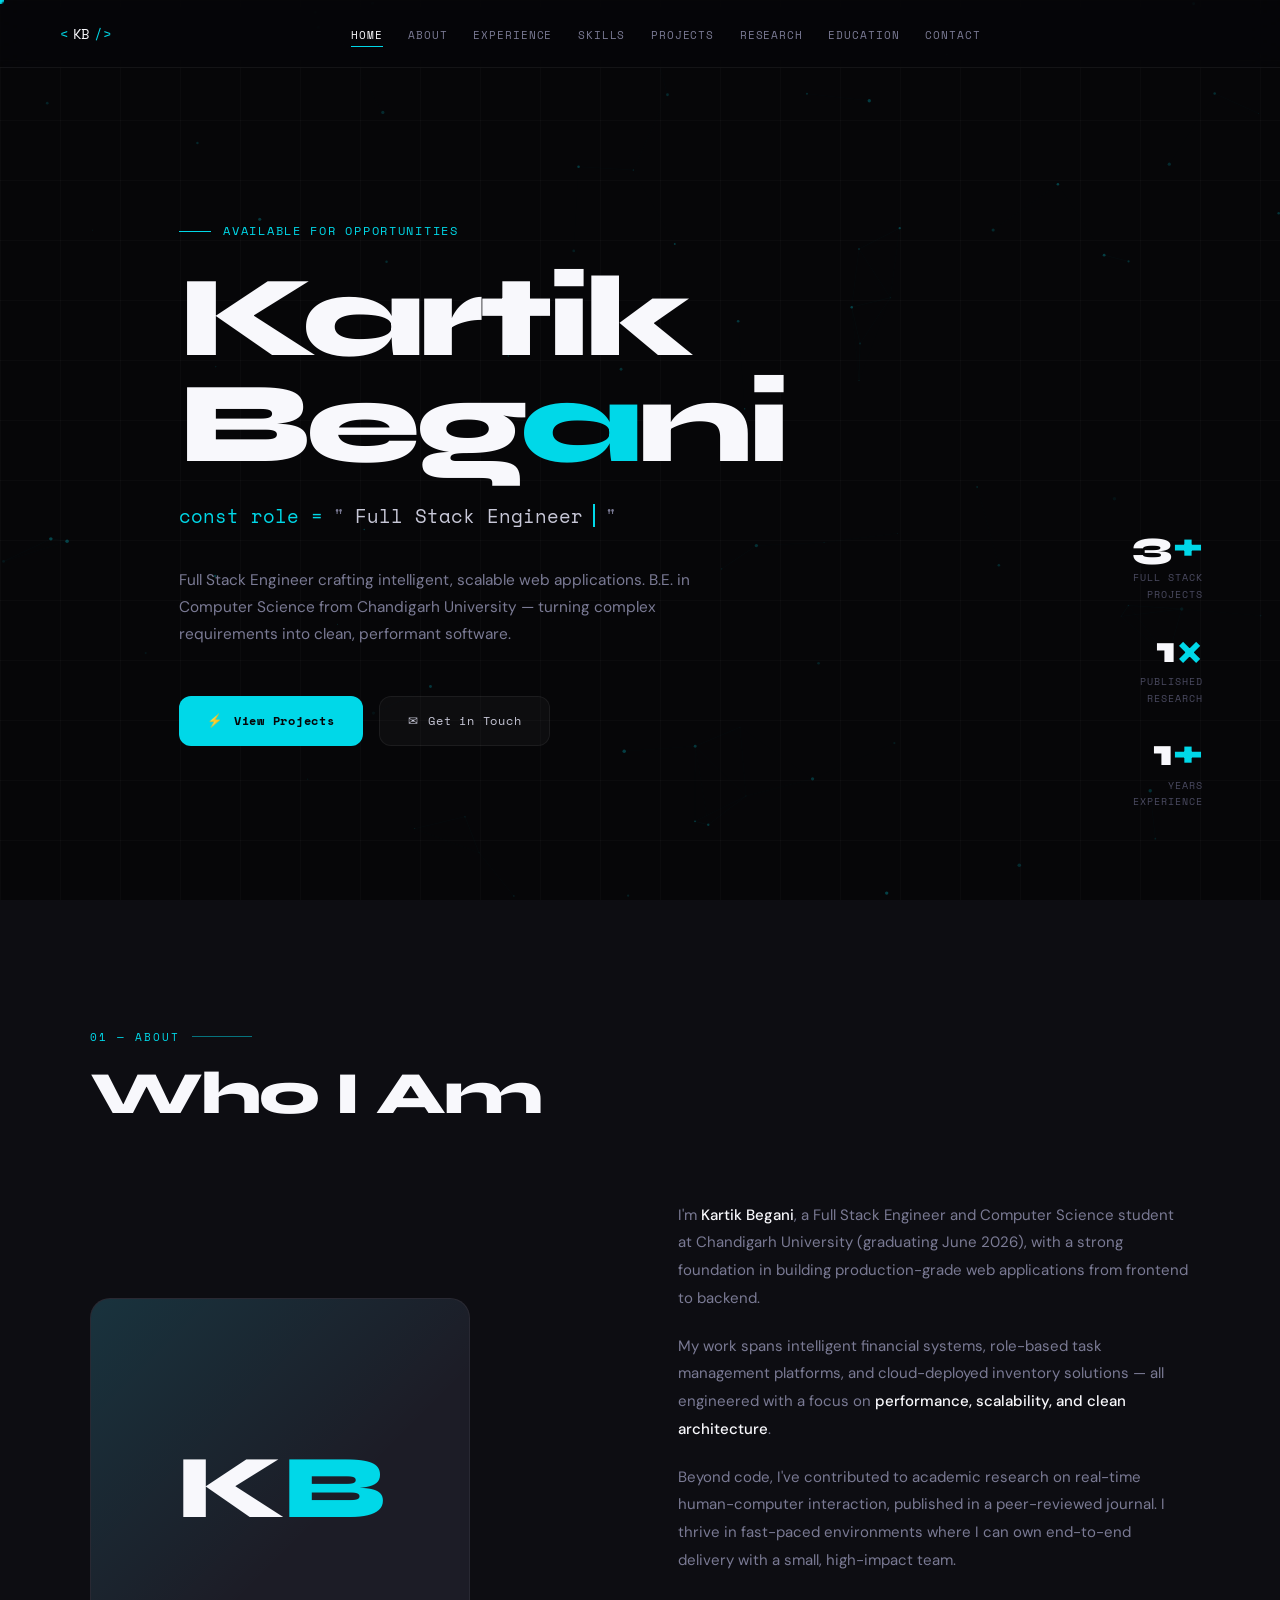
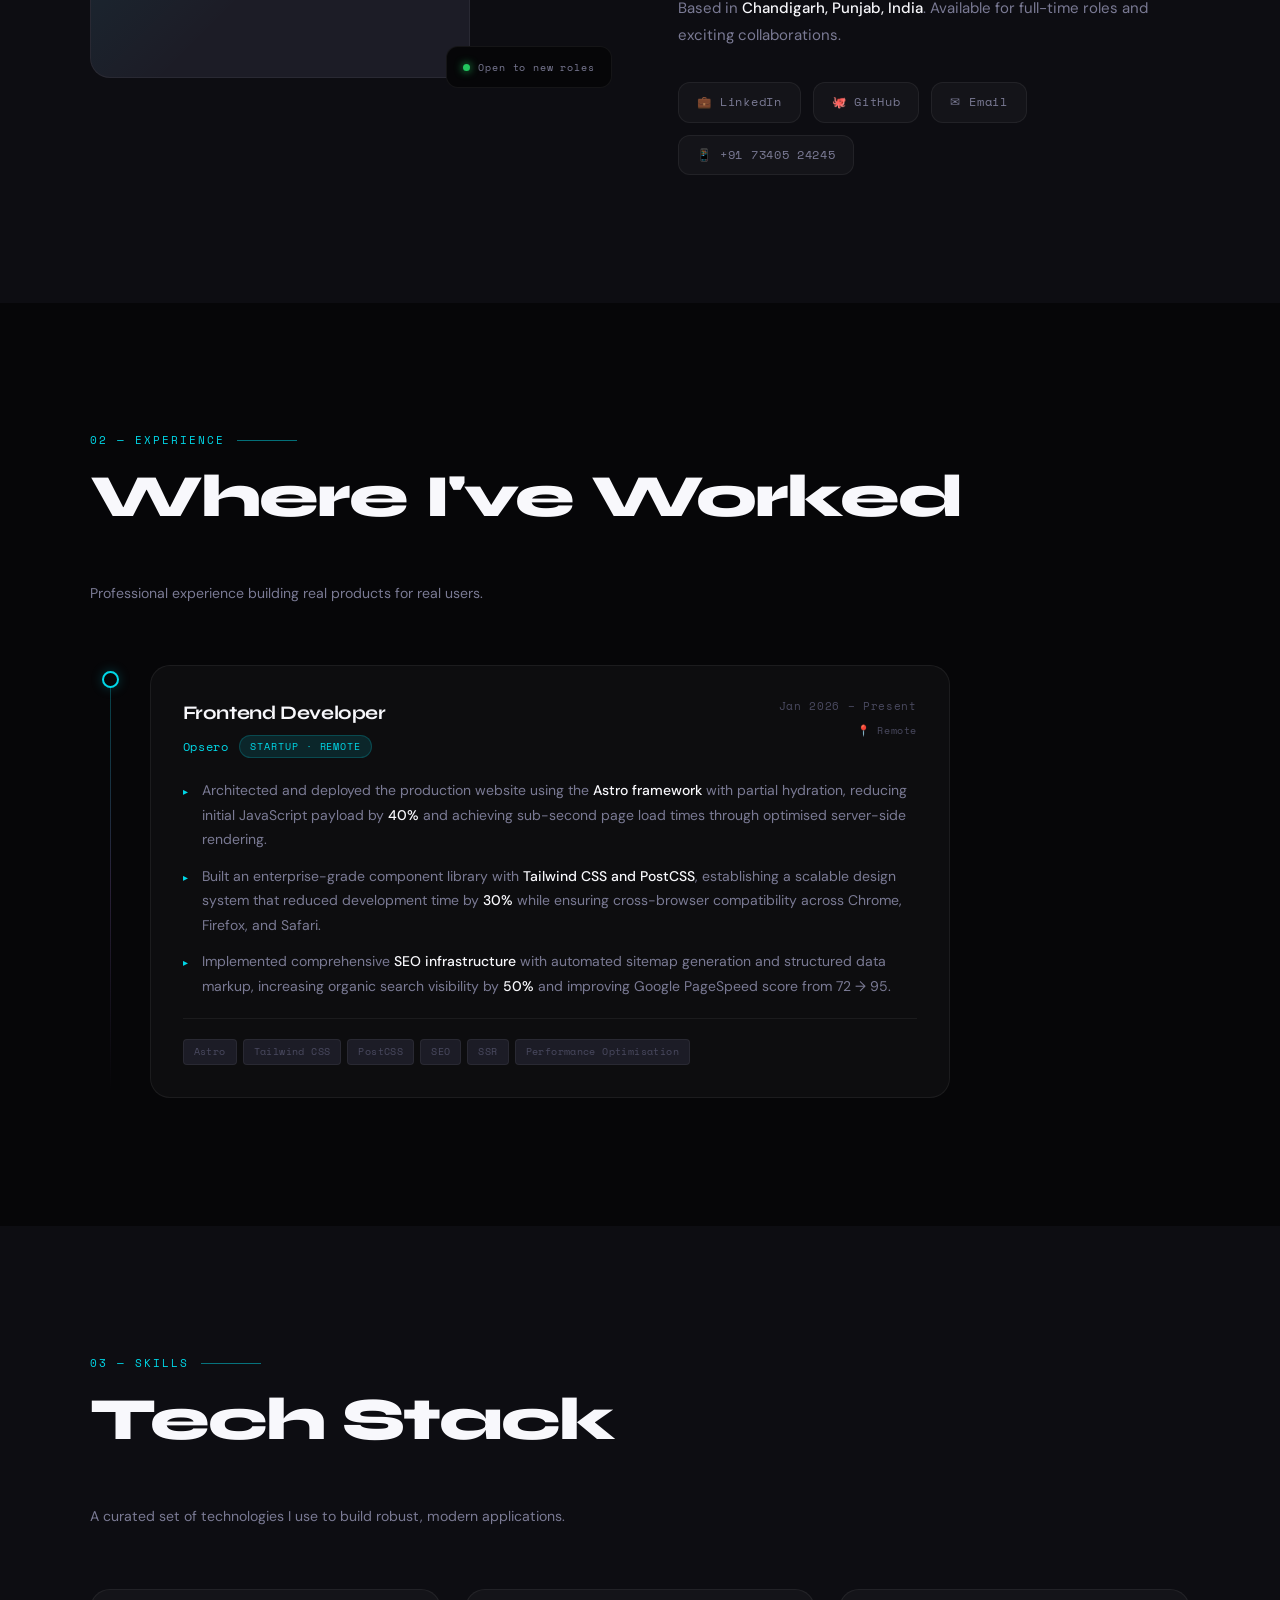
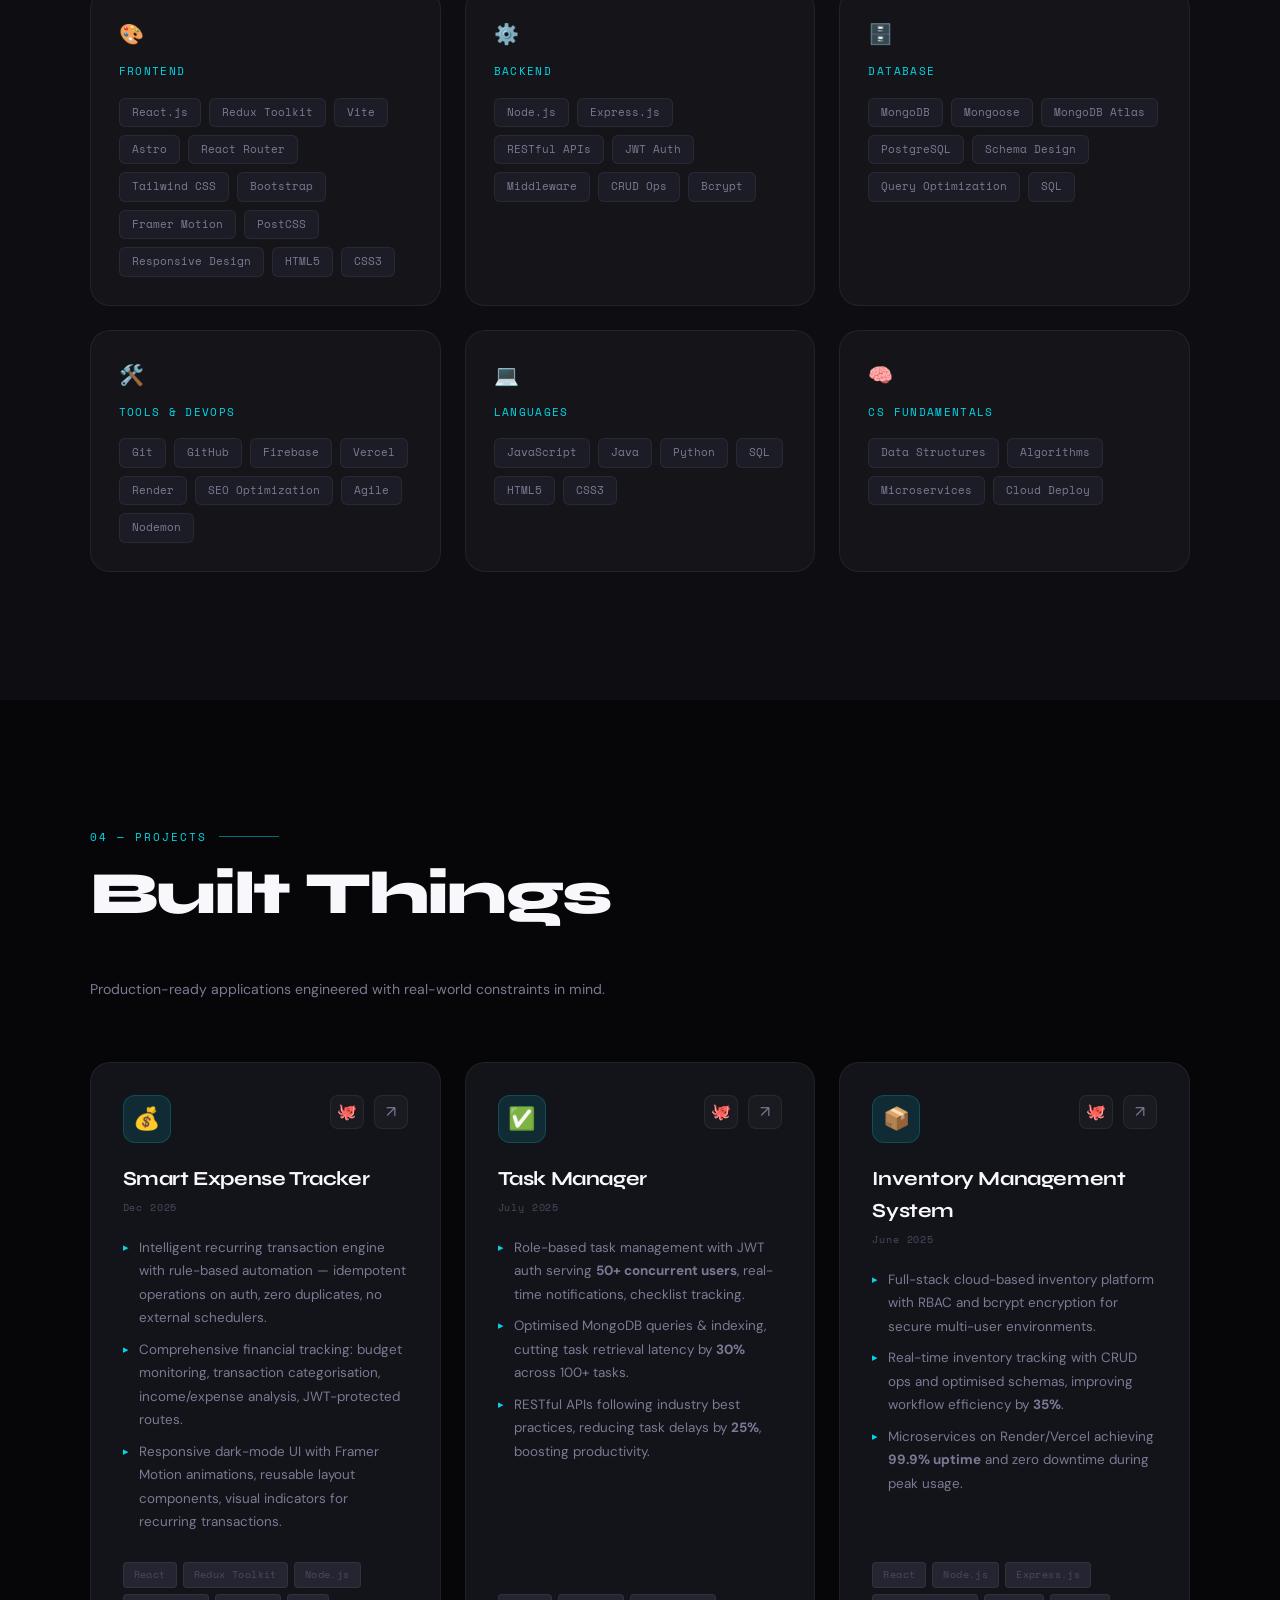
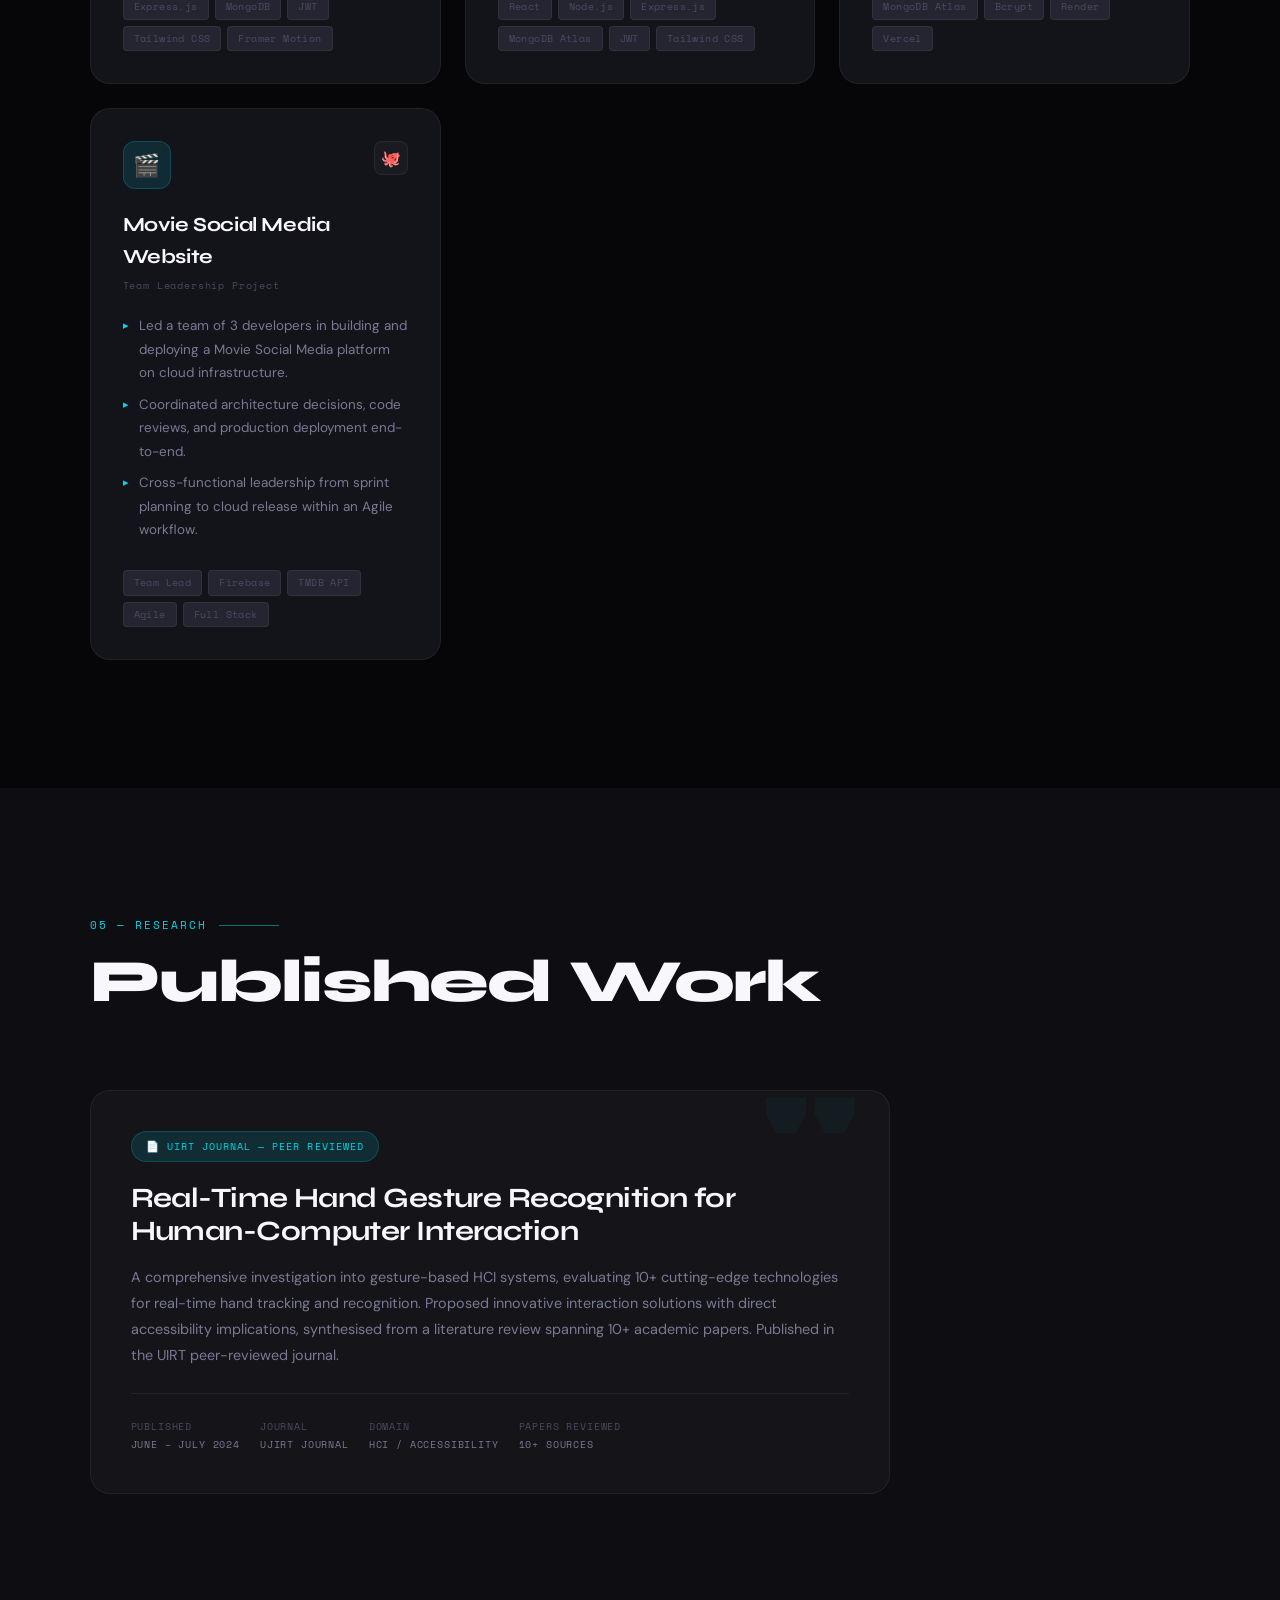
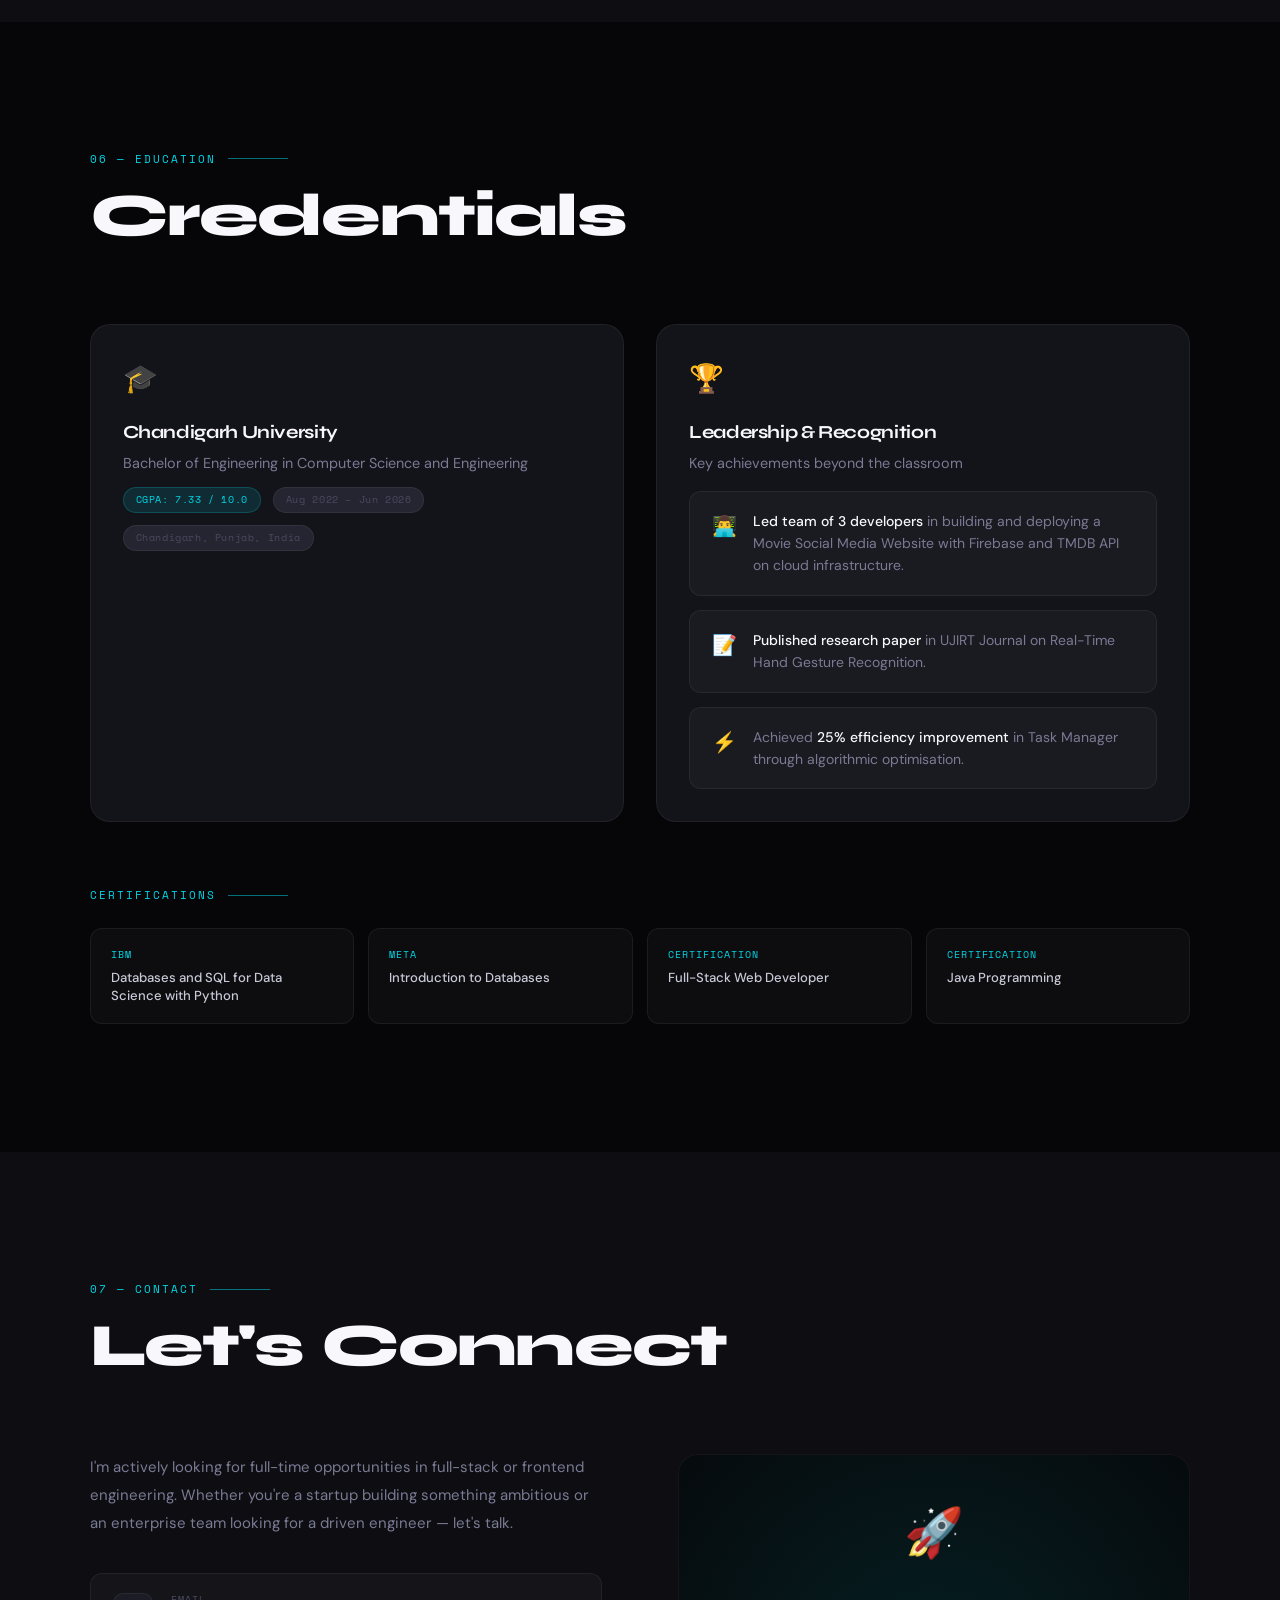
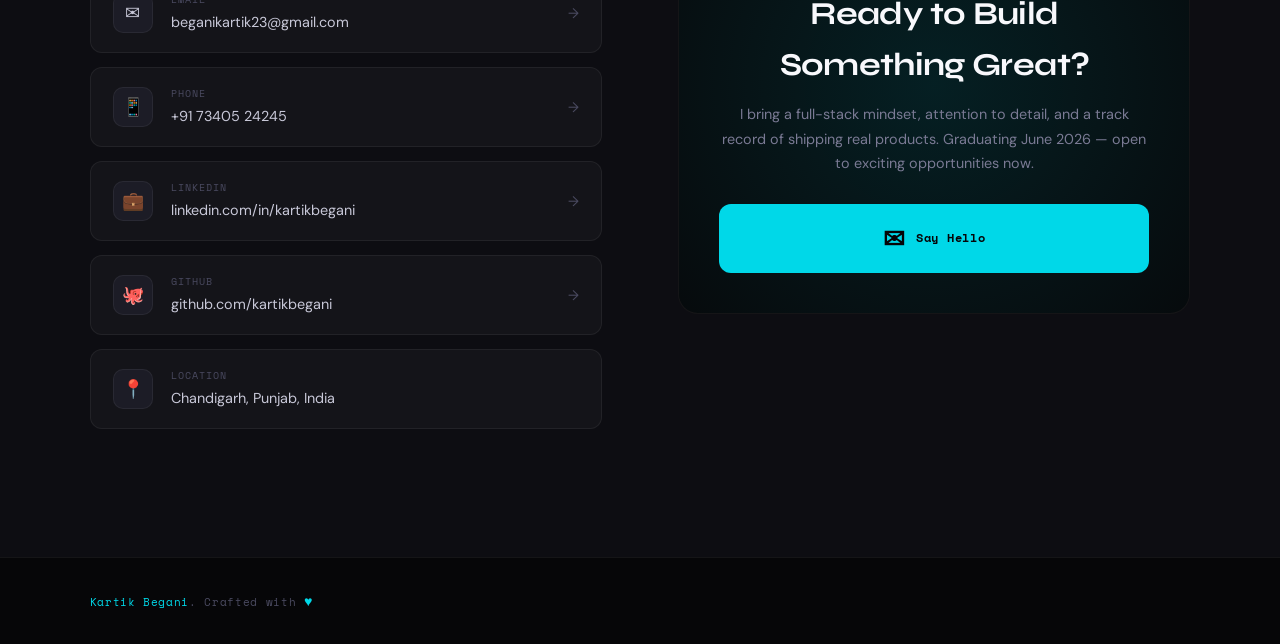
==== commit fb21f7bc: "new portfolio" ====
--- a/kartik-portfolio.html
+++ b/kartik-portfolio.html
@@ -140,7 +140,7 @@
 
 .nav-links {
   display: flex; align-items: center;
-  gap: clamp(14px, 2vw, 32px);
+  gap: clamp(14px, 2vw, 28px);
   flex: 1; justify-content: center;
 }
 .nav-link {
@@ -190,7 +190,7 @@
   .nav-close { display: flex; }
 }
 
-@media (max-width: 768px) {
+@media (max-width: 900px) {
   .nav-links {
     position: fixed; top: 0; right: 0;
     width: 72vw; max-width: 300px; height: 100svh;
@@ -209,12 +209,9 @@
   .hamburger { display: flex; }
 }
 
-.icon-mail {
-  font-size: 26px; /* adjust as needed */
-}
-.icon-mail-2 {
-  font-size: 14px; /* adjust as needed */
-}
+.icon-mail  { font-size: 26px; }
+.icon-mail-2{ font-size: 14px; }
+
 /* ============================================================
    HERO
 ============================================================ */
@@ -365,9 +362,149 @@
 @media (max-width: 900px) { .about-grid { grid-template-columns: 1fr; } .about-avatar { max-width: 220px; } }
 
 /* ============================================================
+   EXPERIENCE
+============================================================ */
+#experience { background: var(--bg-0); }
+.experience-timeline { position: relative; max-width: 860px; }
+.experience-timeline::before {
+  content: '';
+  position: absolute;
+  left: 20px;
+  top: 8px;
+  bottom: 8px;
+  width: 1px;
+  background: linear-gradient(to bottom, var(--accent), var(--accent-2), transparent);
+  opacity: 0.3;
+}
+.exp-card {
+  position: relative;
+  padding: 0 0 48px 60px;
+}
+.exp-card:last-child { padding-bottom: 0; }
+.exp-dot {
+  position: absolute;
+  left: 12px;
+  top: 6px;
+  width: 17px; height: 17px;
+  border-radius: 50%;
+  background: var(--bg-0);
+  border: 2px solid var(--accent);
+  box-shadow: 0 0 12px var(--accent-glow);
+  z-index: 1;
+  transition: all var(--transition);
+}
+.exp-card:hover .exp-dot {
+  background: var(--accent);
+  box-shadow: 0 0 20px var(--accent-glow);
+}
+.exp-inner {
+  background: var(--surface);
+  border: 1px solid var(--border);
+  border-radius: var(--radius-lg);
+  padding: 32px;
+  transition: all var(--transition);
+  position: relative;
+  overflow: hidden;
+}
+.exp-inner::before {
+  content: '';
+  position: absolute;
+  top: 0; left: 0; right: 0;
+  height: 2px;
+  background: linear-gradient(90deg, var(--accent), var(--accent-2));
+  opacity: 0;
+  transition: opacity var(--transition);
+}
+.exp-card:hover .exp-inner {
+  border-color: var(--border-hover);
+  background: var(--surface-hover);
+  transform: translateY(-3px);
+  box-shadow: 0 20px 60px rgba(0,0,0,.3), 0 0 0 1px var(--border-hover);
+}
+.exp-card:hover .exp-inner::before { opacity: 1; }
+
+.exp-header {
+  display: flex;
+  align-items: flex-start;
+  justify-content: space-between;
+  gap: 16px;
+  margin-bottom: 20px;
+  flex-wrap: wrap;
+}
+.exp-company-wrap { display: flex; flex-direction: column; gap: 6px; }
+.exp-role {
+  font-family: var(--font-display);
+  font-size: 1.2rem;
+  font-weight: 700;
+  color: var(--text-0);
+  letter-spacing: -0.02em;
+}
+.exp-company-row { display: flex; align-items: center; gap: 10px; flex-wrap: wrap; }
+.exp-company {
+  font-family: var(--font-mono);
+  font-size: 0.75rem;
+  color: var(--accent);
+  letter-spacing: 0.06em;
+}
+.exp-type-badge {
+  padding: 3px 10px;
+  background: var(--accent-dim);
+  border: 1px solid rgba(0,216,232,.2);
+  border-radius: 20px;
+  font-family: var(--font-mono);
+  font-size: 0.6rem;
+  letter-spacing: 0.1em;
+  text-transform: uppercase;
+  color: var(--accent);
+}
+.exp-meta-right { display: flex; flex-direction: column; gap: 6px; align-items: flex-end; }
+.exp-period {
+  font-family: var(--font-mono);
+  font-size: 0.68rem;
+  color: var(--text-3);
+  letter-spacing: 0.06em;
+  white-space: nowrap;
+}
+.exp-location {
+  font-family: var(--font-mono);
+  font-size: 0.65rem;
+  color: var(--text-3);
+  letter-spacing: 0.05em;
+}
+.exp-bullets { display: flex; flex-direction: column; gap: 12px; }
+.exp-bullet {
+  display: flex;
+  align-items: flex-start;
+  gap: 14px;
+  font-size: 0.875rem;
+  color: var(--text-2);
+  line-height: 1.75;
+}
+.exp-bullet-icon {
+  color: var(--accent);
+  font-size: 0.65rem;
+  margin-top: 5px;
+  flex-shrink: 0;
+}
+.exp-bullet strong { color: var(--text-0); font-weight: 500; }
+.exp-stack { display: flex; flex-wrap: wrap; gap: 6px; margin-top: 20px; padding-top: 20px; border-top: 1px solid var(--border); }
+.exp-stack-badge {
+  padding: 4px 10px;
+  background: var(--bg-3);
+  border: 1px solid var(--border);
+  border-radius: 4px;
+  font-family: var(--font-mono);
+  font-size: 0.62rem;
+  letter-spacing: 0.04em;
+  color: var(--text-3);
+  transition: all var(--transition);
+}
+.exp-card:hover .exp-stack-badge { color: var(--text-2); border-color: rgba(0,216,232,.15); }
+
+/* ============================================================
    SKILLS
 ============================================================ */
-#skills { background: var(--bg-0); }
+#skills { background: var(--bg-1); }
 .skills-container { display: grid; grid-template-columns: repeat(auto-fit,minmax(280px,1fr)); gap: 24px; }
 .skill-group {
   background: var(--surface); border: 1px solid var(--border); border-radius: var(--radius-lg);
@@ -386,7 +523,7 @@
 /* ============================================================
    PROJECTS
 ============================================================ */
-#projects { background: var(--bg-1); }
+#projects { background: var(--bg-0); }
 .projects-grid { display: grid; grid-template-columns: repeat(auto-fit,minmax(340px,1fr)); gap: 24px; }
 .project-card {
   background: var(--bg-2); border: 1px solid var(--border); border-radius: var(--radius-lg);
@@ -417,7 +554,7 @@
 /* ============================================================
    RESEARCH
 ============================================================ */
-#research { background: var(--bg-0); }
+#research { background: var(--bg-1); }
 .research-card {
   background:var(--surface);border:1px solid var(--border);border-radius:var(--radius-lg);
   padding:40px;max-width:800px;transition:all var(--transition);position:relative;overflow:hidden;
@@ -434,7 +571,7 @@
 /* ============================================================
    EDUCATION
 ============================================================ */
-#education { background: var(--bg-1); }
+#education { background: var(--bg-0); }
 .education-grid { display:grid;grid-template-columns:1fr 1fr;gap:32px; }
 .edu-card { background:var(--bg-2);border:1px solid var(--border);border-radius:var(--radius-lg);padding:32px;transition:all var(--transition);position:relative;overflow:hidden; }
 .edu-card::before { content:'';position:absolute;bottom:0;left:0;right:0;height:2px;background:linear-gradient(90deg,var(--accent),var(--accent-2));opacity:0;transition:opacity var(--transition); }
@@ -462,7 +599,7 @@
 /* ============================================================
    CONTACT
 ============================================================ */
-#contact { background: var(--bg-0); }
+#contact { background: var(--bg-1); }
 .contact-layout { display:grid;grid-template-columns:1fr 1fr;gap:clamp(40px,6vw,100px);align-items:start; }
 .contact-intro { font-size:clamp(15px,1.1vw,17px);color:var(--text-2);line-height:1.85;margin-bottom:36px; }
 .contact-links { display:flex;flex-direction:column;gap:14px; }
@@ -477,7 +614,7 @@
 .contact-link-item:hover .contact-link-value { color:var(--text-0); }
 .contact-link-arrow { color:var(--text-3);font-size:14px;transition:transform var(--transition); }
 .contact-link-item:hover .contact-link-arrow { transform:translateX(4px);color:var(--accent); }
-.contact-cta { background:var(--bg-1);border:1px solid var(--border);border-radius:var(--radius-lg);padding:40px;text-align:center;position:relative;overflow:hidden; }
+.contact-cta { background:var(--bg-0);border:1px solid var(--border);border-radius:var(--radius-lg);padding:40px;text-align:center;position:relative;overflow:hidden; }
 .contact-cta::before { content:'';position:absolute;top:-50%;left:-50%;width:200%;height:200%;background:radial-gradient(circle,var(--accent-dim) 0%,transparent 60%);animation:rotateBg 20s linear infinite; }
 @keyframes rotateBg { to{transform:rotate(360deg)} }
 .contact-cta-content { position:relative;z-index:1; }
@@ -489,7 +626,7 @@
 /* ============================================================
    FOOTER
 ============================================================ */
-footer { background:var(--bg-1);border-top:1px solid var(--border);padding:32px clamp(24px,7vw,120px);display:flex;align-items:center;justify-content:space-between;flex-wrap:wrap;gap:16px; }
+footer { background:var(--bg-0);border-top:1px solid var(--border);padding:32px clamp(24px,7vw,120px);display:flex;align-items:center;justify-content:space-between;flex-wrap:wrap;gap:16px; }
 .footer-text { font-family:var(--font-mono);font-size:.68rem;letter-spacing:.06em;color:var(--text-3); }
 .footer-text span { color:var(--accent); }
 .footer-links { display:flex;gap:20px; }
@@ -515,13 +652,14 @@
 
   <ul class="nav-links" id="nav-links">
     <button class="nav-close" id="nav-close" aria-label="Close menu">✕</button>
-    <li><a href="#hero"      class="nav-link active">Home</a></li>
-    <li><a href="#about"     class="nav-link">About</a></li>
-    <li><a href="#skills"    class="nav-link">Skills</a></li>
-    <li><a href="#projects"  class="nav-link">Projects</a></li>
-    <li><a href="#research"  class="nav-link">Research</a></li>
-    <li><a href="#education" class="nav-link">Education</a></li>
-    <li><a href="#contact"   class="nav-link">Contact</a></li>
+    <li><a href="#hero"       class="nav-link active">Home</a></li>
+    <li><a href="#about"      class="nav-link">About</a></li>
+    <li><a href="#experience" class="nav-link">Experience</a></li>
+    <li><a href="#skills"     class="nav-link">Skills</a></li>
+    <li><a href="#projects"   class="nav-link">Projects</a></li>
+    <li><a href="#research"   class="nav-link">Research</a></li>
+    <li><a href="#education"  class="nav-link">Education</a></li>
+    <li><a href="#contact"    class="nav-link">Contact</a></li>
   </ul>
 
   <div class="nav-actions">
@@ -554,6 +692,7 @@
   <div class="hero-stats">
     <div class="stat-item"><div class="stat-num">3<span class="accent">+</span></div><div class="stat-label">Full Stack<br>Projects</div></div>
     <div class="stat-item"><div class="stat-num">1<span class="accent">×</span></div><div class="stat-label">Published<br>Research</div></div>
+    <div class="stat-item"><div class="stat-num">1<span class="accent">+</span></div><div class="stat-label">Years<br>Experience</div></div>
   </div>
 </section>
 
@@ -581,9 +720,63 @@
   </div>
 </section>
 
+<!-- ===== EXPERIENCE ===== -->
+<section id="experience">
+  <div class="section-label">02 — Experience</div>
+  <h2 class="section-title reveal">Where I've Worked</h2>
+  <p class="section-subtitle reveal reveal-delay-1">Professional experience building real products for real users.</p>
+
+  <div class="experience-timeline">
+
+    <div class="exp-card reveal reveal-delay-2">
+      <div class="exp-dot"></div>
+      <div class="exp-inner">
+        <div class="exp-header">
+          <div class="exp-company-wrap">
+            <div class="exp-role">Frontend Developer</div>
+            <div class="exp-company-row">
+              <span class="exp-company">Opsero</span>
+              <span class="exp-type-badge">Startup · Remote</span>
+            </div>
+          </div>
+          <div class="exp-meta-right">
+            <span class="exp-period">Jan 2026 – Present</span>
+            <span class="exp-location">📍 Remote</span>
+          </div>
+        </div>
+
+        <div class="exp-bullets">
+          <div class="exp-bullet">
+            <span class="exp-bullet-icon">▸</span>
+            <span>Architected and deployed the production website using the <strong>Astro framework</strong> with partial hydration, reducing initial JavaScript payload by <strong>40%</strong> and achieving sub-second page load times through optimised server-side rendering.</span>
+          </div>
+          <div class="exp-bullet">
+            <span class="exp-bullet-icon">▸</span>
+            <span>Built an enterprise-grade component library with <strong>Tailwind CSS and PostCSS</strong>, establishing a scalable design system that reduced development time by <strong>30%</strong> while ensuring cross-browser compatibility across Chrome, Firefox, and Safari.</span>
+          </div>
+          <div class="exp-bullet">
+            <span class="exp-bullet-icon">▸</span>
+            <span>Implemented comprehensive <strong>SEO infrastructure</strong> with automated sitemap generation and structured data markup, increasing organic search visibility by <strong>50%</strong> and improving Google PageSpeed score from 72 → 95.</span>
+          </div>
+        </div>
+
+        <div class="exp-stack">
+          <span class="exp-stack-badge">Astro</span>
+          <span class="exp-stack-badge">Tailwind CSS</span>
+          <span class="exp-stack-badge">PostCSS</span>
+          <span class="exp-stack-badge">SEO</span>
+          <span class="exp-stack-badge">SSR</span>
+          <span class="exp-stack-badge">Performance Optimisation</span>
+        </div>
+      </div>
+    </div>
+
+  </div>
+</section>
+
 <!-- ===== SKILLS ===== -->
 <section id="skills">
-  <div class="section-label">02 — Skills</div>
+  <div class="section-label">03 — Skills</div>
   <h2 class="section-title reveal">Tech Stack</h2>
   <p class="section-subtitle reveal reveal-delay-1">A curated set of technologies I use to build robust, modern applications.</p>
   <div class="skills-container">
@@ -592,7 +785,7 @@
       <div class="skill-tags">
         <span class="skill-tag">React.js</span><span class="skill-tag">Redux Toolkit</span><span class="skill-tag">Vite</span><span class="skill-tag">Astro</span>
         <span class="skill-tag">React Router</span><span class="skill-tag">Tailwind CSS</span><span class="skill-tag">Bootstrap</span>
-        <span class="skill-tag">Framer Motion</span><span class="skill-tag">Responsive Design</span><span class="skill-tag">HTML5</span><span class="skill-tag">CSS3</span>
+        <span class="skill-tag">Framer Motion</span><span class="skill-tag">PostCSS</span><span class="skill-tag">Responsive Design</span><span class="skill-tag">HTML5</span><span class="skill-tag">CSS3</span>
       </div>
     </div>
     <div class="skill-group reveal reveal-delay-2">
@@ -613,8 +806,8 @@
       <div class="skill-group-icon">🛠️</div><div class="skill-group-title">Tools & DevOps</div>
       <div class="skill-tags">
         <span class="skill-tag">Git</span><span class="skill-tag">GitHub</span>
-        <span class="skill-tag">Firebase</span><span class="skill-tag">Vercel</span>
-        <span class="skill-tag">Nodemon</span>
+        <span class="skill-tag">Firebase</span><span class="skill-tag">Vercel</span><span class="skill-tag">Render</span>
+        <span class="skill-tag">SEO Optimization</span><span class="skill-tag">Agile</span><span class="skill-tag">Nodemon</span>
       </div>
     </div>
     <div class="skill-group reveal reveal-delay-5">
@@ -636,7 +829,7 @@
 
 <!-- ===== PROJECTS ===== -->
 <section id="projects">
-  <div class="section-label">03 — Projects</div>
+  <div class="section-label">04 — Projects</div>
   <h2 class="section-title reveal">Built Things</h2>
   <p class="section-subtitle reveal reveal-delay-1">Production-ready applications engineered with real-world constraints in mind.</p>
   <div class="projects-grid">
@@ -644,8 +837,7 @@
     <div class="project-card reveal reveal-delay-1">
       <div class="project-header">
         <div class="project-icon">💰</div>
-        <div class="project-links"><a href="#" class="project-link-btn">🐙</a><a href="https://smart-expense-tracker-frontend-roan.vercel.app/" target="_blank"
-  rel="noopener noreferrer" class="project-link-btn">↗</a></div>
+        <div class="project-links"><a href="#" class="project-link-btn">🐙</a><a href="https://smart-expense-tracker-frontend-roan.vercel.app/" target="_blank" rel="noopener noreferrer" class="project-link-btn">↗</a></div>
       </div>
       <div><div class="project-title">Smart Expense Tracker</div><div class="project-date">Dec 2025</div></div>
       <ul class="project-desc">
@@ -706,7 +898,7 @@
         <li>Cross-functional leadership from sprint planning to cloud release within an Agile workflow.</li>
       </ul>
       <div class="project-stack">
-        <span class="stack-badge">Team Lead</span><span class="stack-badge">Cloud Infra</span><span class="stack-badge">Agile</span><span class="stack-badge">Full Stack</span>
+        <span class="stack-badge">Team Lead</span><span class="stack-badge">Firebase</span><span class="stack-badge">TMDB API</span><span class="stack-badge">Agile</span><span class="stack-badge">Full Stack</span>
       </div>
     </div>
 
@@ -715,7 +907,7 @@
 
 <!-- ===== RESEARCH ===== -->
 <section id="research">
-  <div class="section-label">04 — Research</div>
+  <div class="section-label">05 — Research</div>
   <h2 class="section-title reveal">Published Work</h2>
   <div class="research-card reveal reveal-delay-1">
     <div class="research-journal">📄 UIRT Journal — Peer Reviewed</div>
@@ -732,7 +924,7 @@
 
 <!-- ===== EDUCATION ===== -->
 <section id="education">
-  <div class="section-label">05 — Education</div>
+  <div class="section-label">06 — Education</div>
   <h2 class="section-title reveal">Credentials</h2>
   <div class="education-grid" style="margin-bottom:clamp(40px,5vw,72px)">
     <div class="edu-card reveal reveal-delay-1">
@@ -750,7 +942,7 @@
       <div class="edu-school">Leadership & Recognition</div>
       <div class="edu-degree">Key achievements beyond the classroom</div>
       <div class="achievements-list" style="margin-top:16px">
-        <div class="achievement-item"><span class="achievement-icon">👨‍💻</span><div class="achievement-text"><strong>Led team of 3 developers</strong> in building and deploying a Movie Social Media Website on cloud infrastructure.</div></div>
+        <div class="achievement-item"><span class="achievement-icon">👨‍💻</span><div class="achievement-text"><strong>Led team of 3 developers</strong> in building and deploying a Movie Social Media Website with Firebase and TMDB API on cloud infrastructure.</div></div>
         <div class="achievement-item"><span class="achievement-icon">📝</span><div class="achievement-text"><strong>Published research paper</strong> in UJIRT Journal on Real-Time Hand Gesture Recognition.</div></div>
         <div class="achievement-item"><span class="achievement-icon">⚡</span><div class="achievement-text">Achieved <strong>25% efficiency improvement</strong> in Task Manager through algorithmic optimisation.</div></div>
       </div>
@@ -768,11 +960,11 @@
 
 <!-- ===== CONTACT ===== -->
 <section id="contact">
-  <div class="section-label">06 — Contact</div>
+  <div class="section-label">07 — Contact</div>
   <h2 class="section-title reveal">Let's Connect</h2>
   <div class="contact-layout">
     <div>
-      <p class="contact-intro reveal reveal-delay-1">I'm actively looking for full-time opportunities in full-stack or backend engineering. Whether you're a startup building something ambitious or an enterprise team looking for a driven engineer — let's talk.</p>
+      <p class="contact-intro reveal reveal-delay-1">I'm actively looking for full-time opportunities in full-stack or frontend engineering. Whether you're a startup building something ambitious or an enterprise team looking for a driven engineer — let's talk.</p>
       <div class="contact-links reveal reveal-delay-2">
         <a href="mailto:beganikartik23@gmail.com" class="contact-link-item">
           <div class="contact-link-icon">✉</div>
@@ -930,7 +1122,7 @@
 }).observe(canvas);
 
 /* ── Typing effect ──────────────────────────────────── */
-var phrases = ['Full Stack Engineer','MERN Stack Developer','Backend Architect'];
+var phrases = ['Full Stack Engineer','Frontend Developer','MERN Stack Developer','Backend Architect'];
 var pI = 0, cI = 0, del = false;
 var typedEl = document.getElementById('typed-title');
 function typeNext() {
@@ -963,7 +1155,7 @@
 })();
 
 /* Enlarge ring on interactive targets */
-document.querySelectorAll('a, button, .skill-tag, .project-card, .cert-card, .contact-link-item, .social-link').forEach(function(el) {
+document.querySelectorAll('a, button, .skill-tag, .project-card, .cert-card, .contact-link-item, .social-link, .exp-inner').forEach(function(el) {
   el.addEventListener('mouseenter', function() { document.body.classList.add('cursor-hover'); });
   el.addEventListener('mouseleave', function() { document.body.classList.remove('cursor-hover'); });
 });
@@ -980,14 +1172,9 @@
 /* ── Smooth scroll ──────────────────────────────────── */
 document.querySelectorAll('a[href^="#"]').forEach(function(a) {
   a.addEventListener('click', function(e) {
-
     const href = this.getAttribute('href');
-
-    // allow normal links
     if (!href.startsWith('#')) return;
-
     const target = document.querySelector(href);
-
     if (target) {
       e.preventDefault();
       window.scrollTo({
@@ -999,4 +1186,4 @@
 });
 </script>
 </body>
-</html>
+</html>
